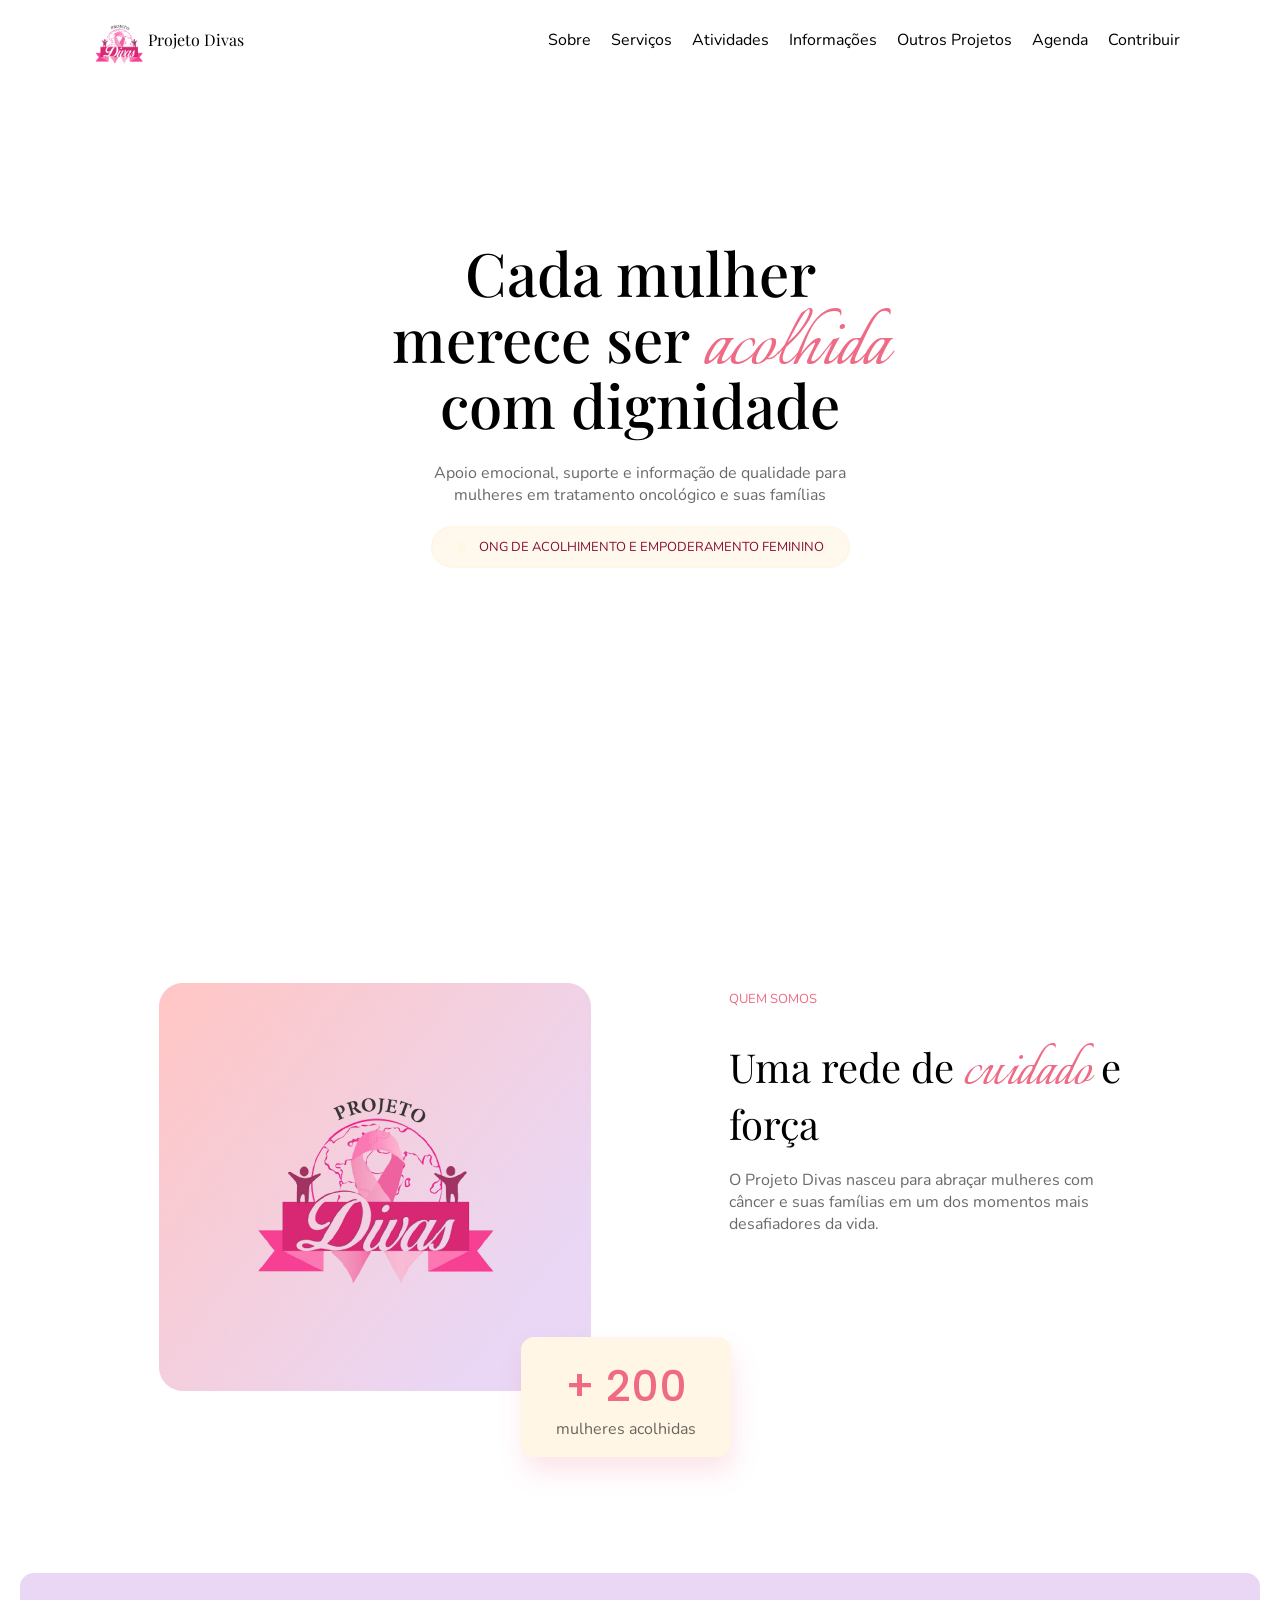
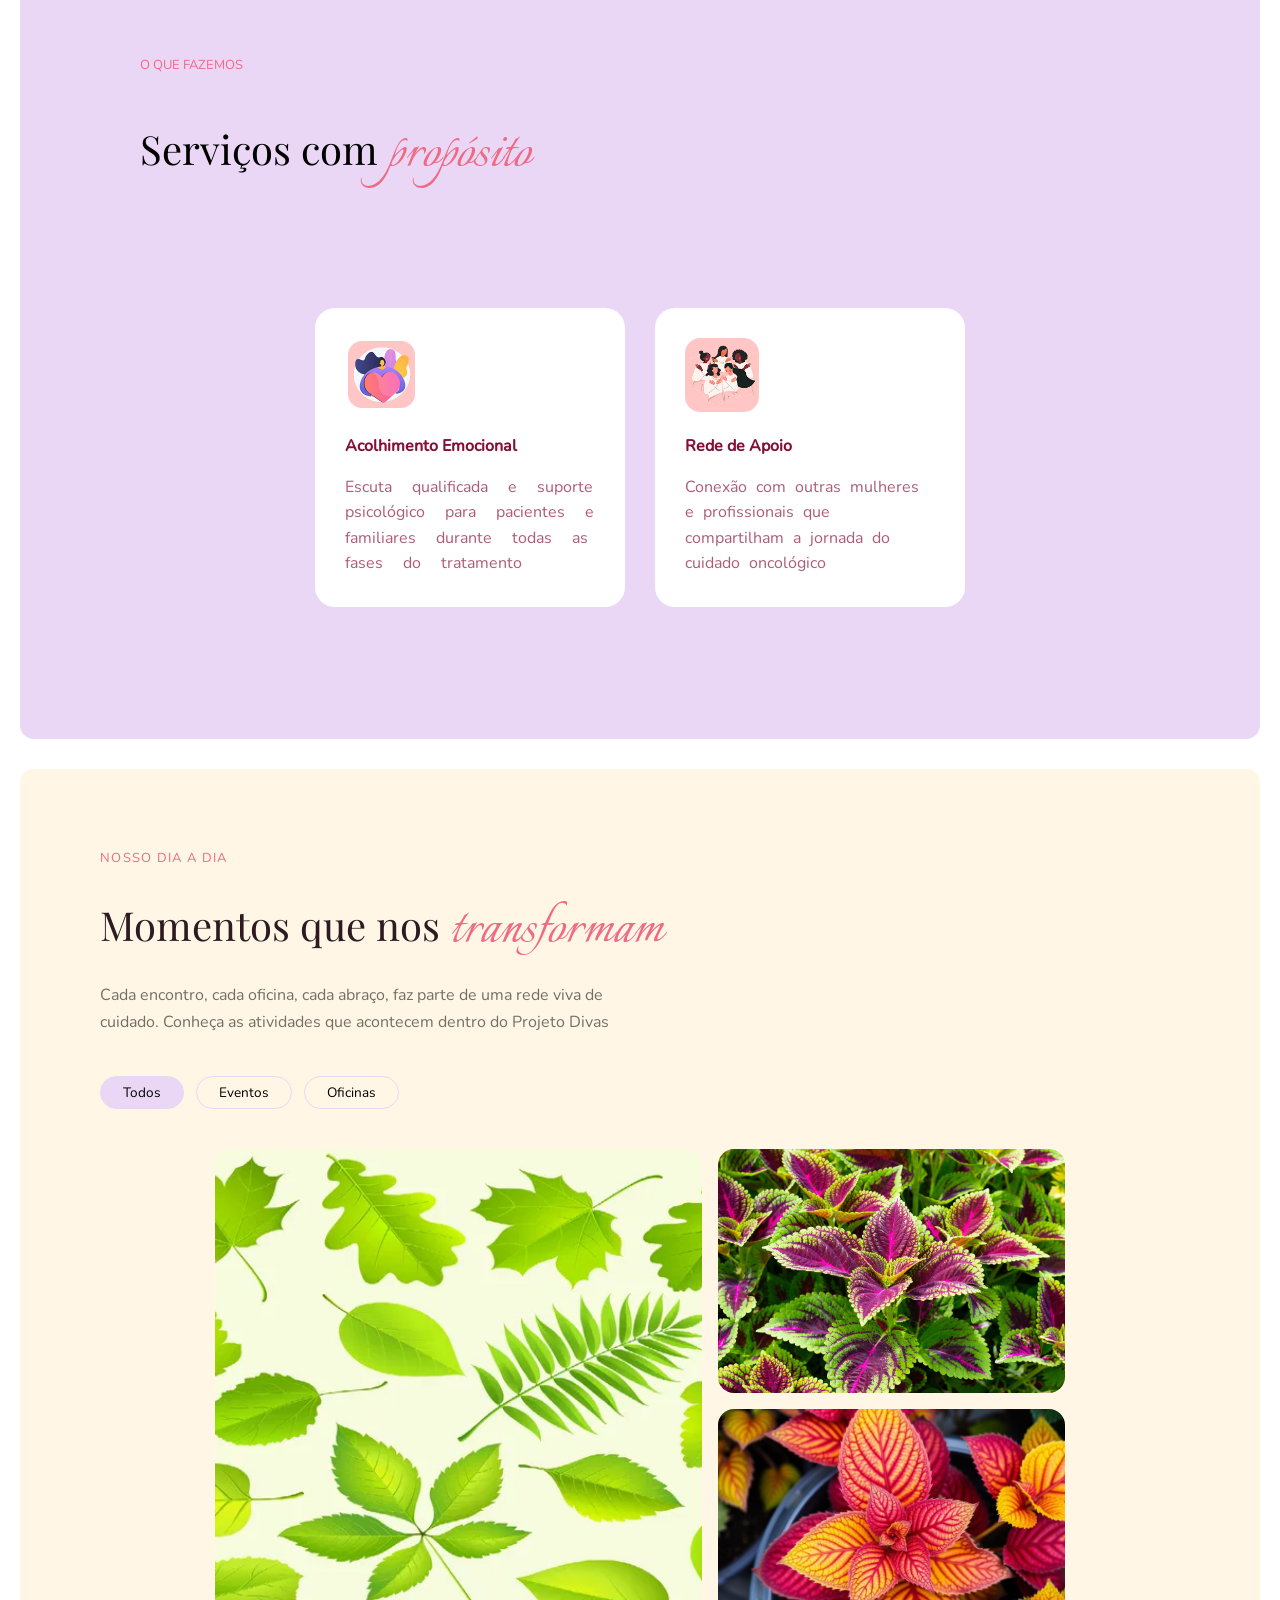
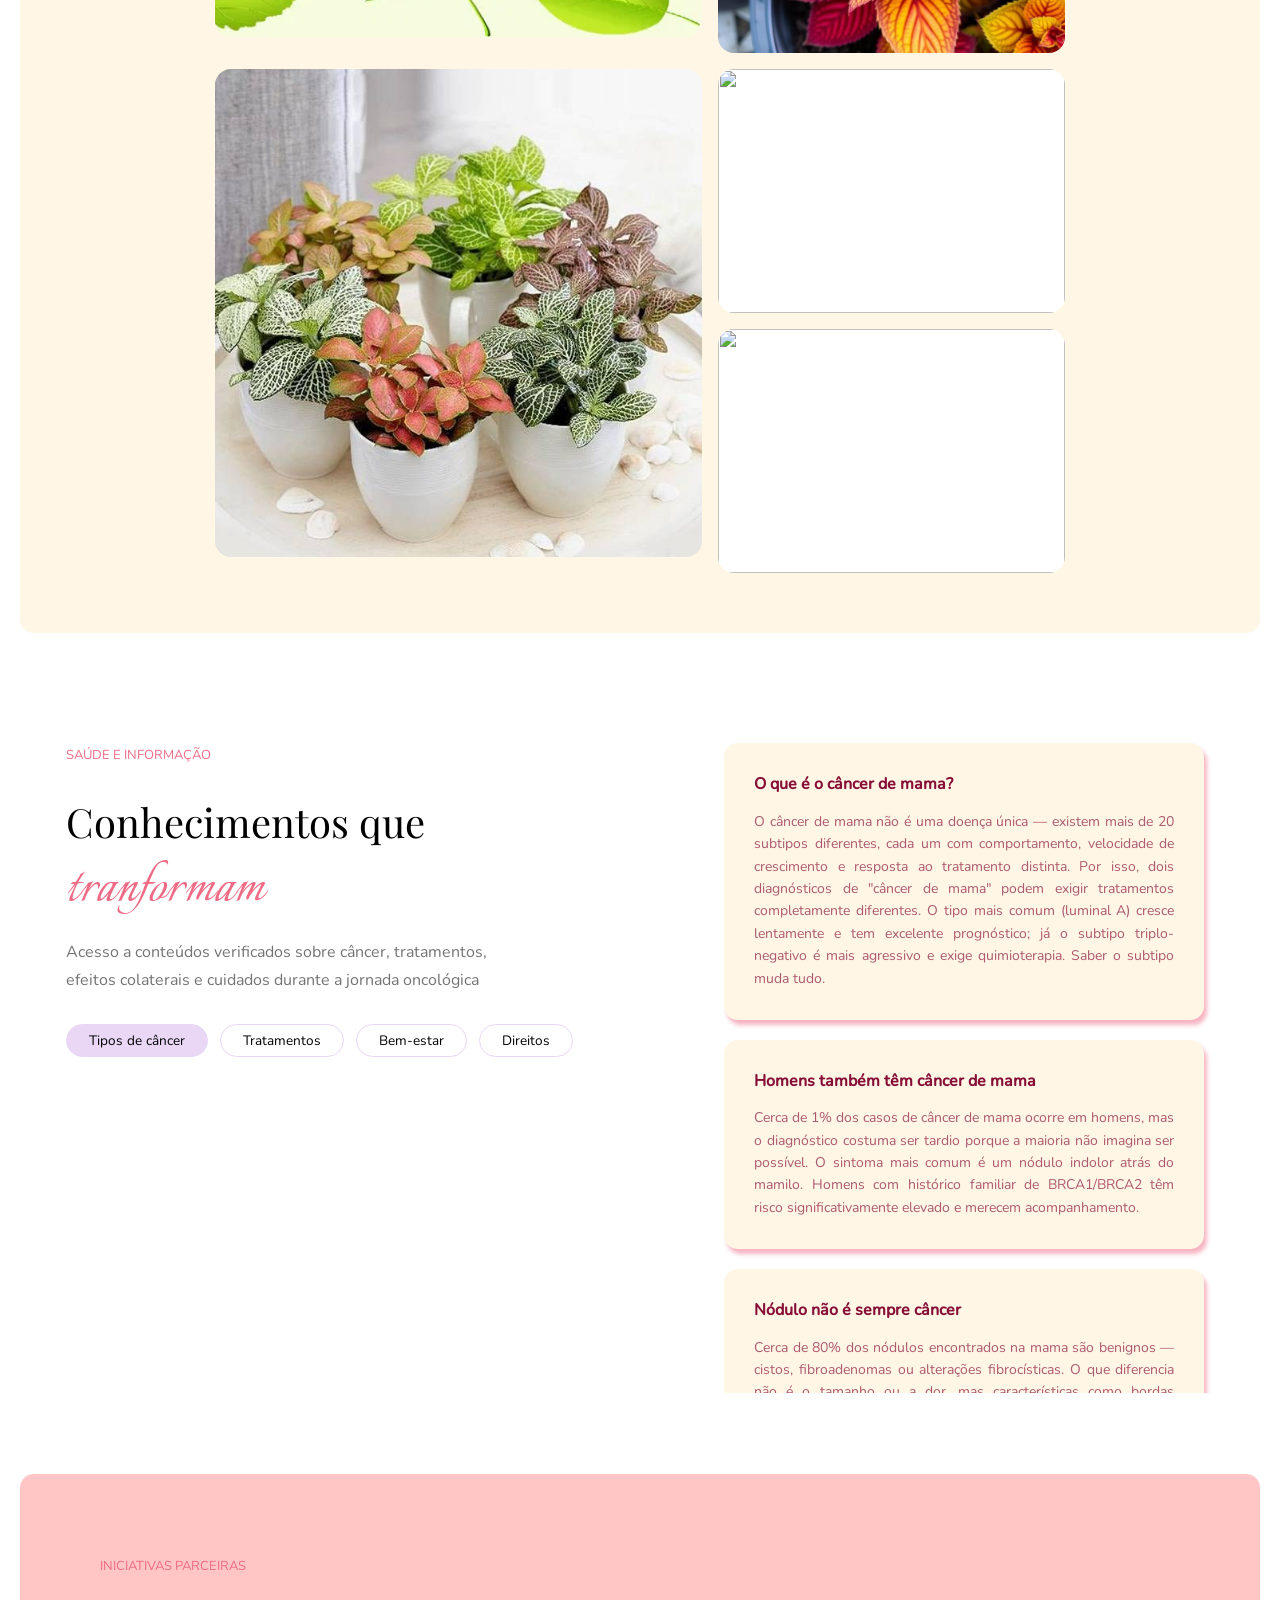
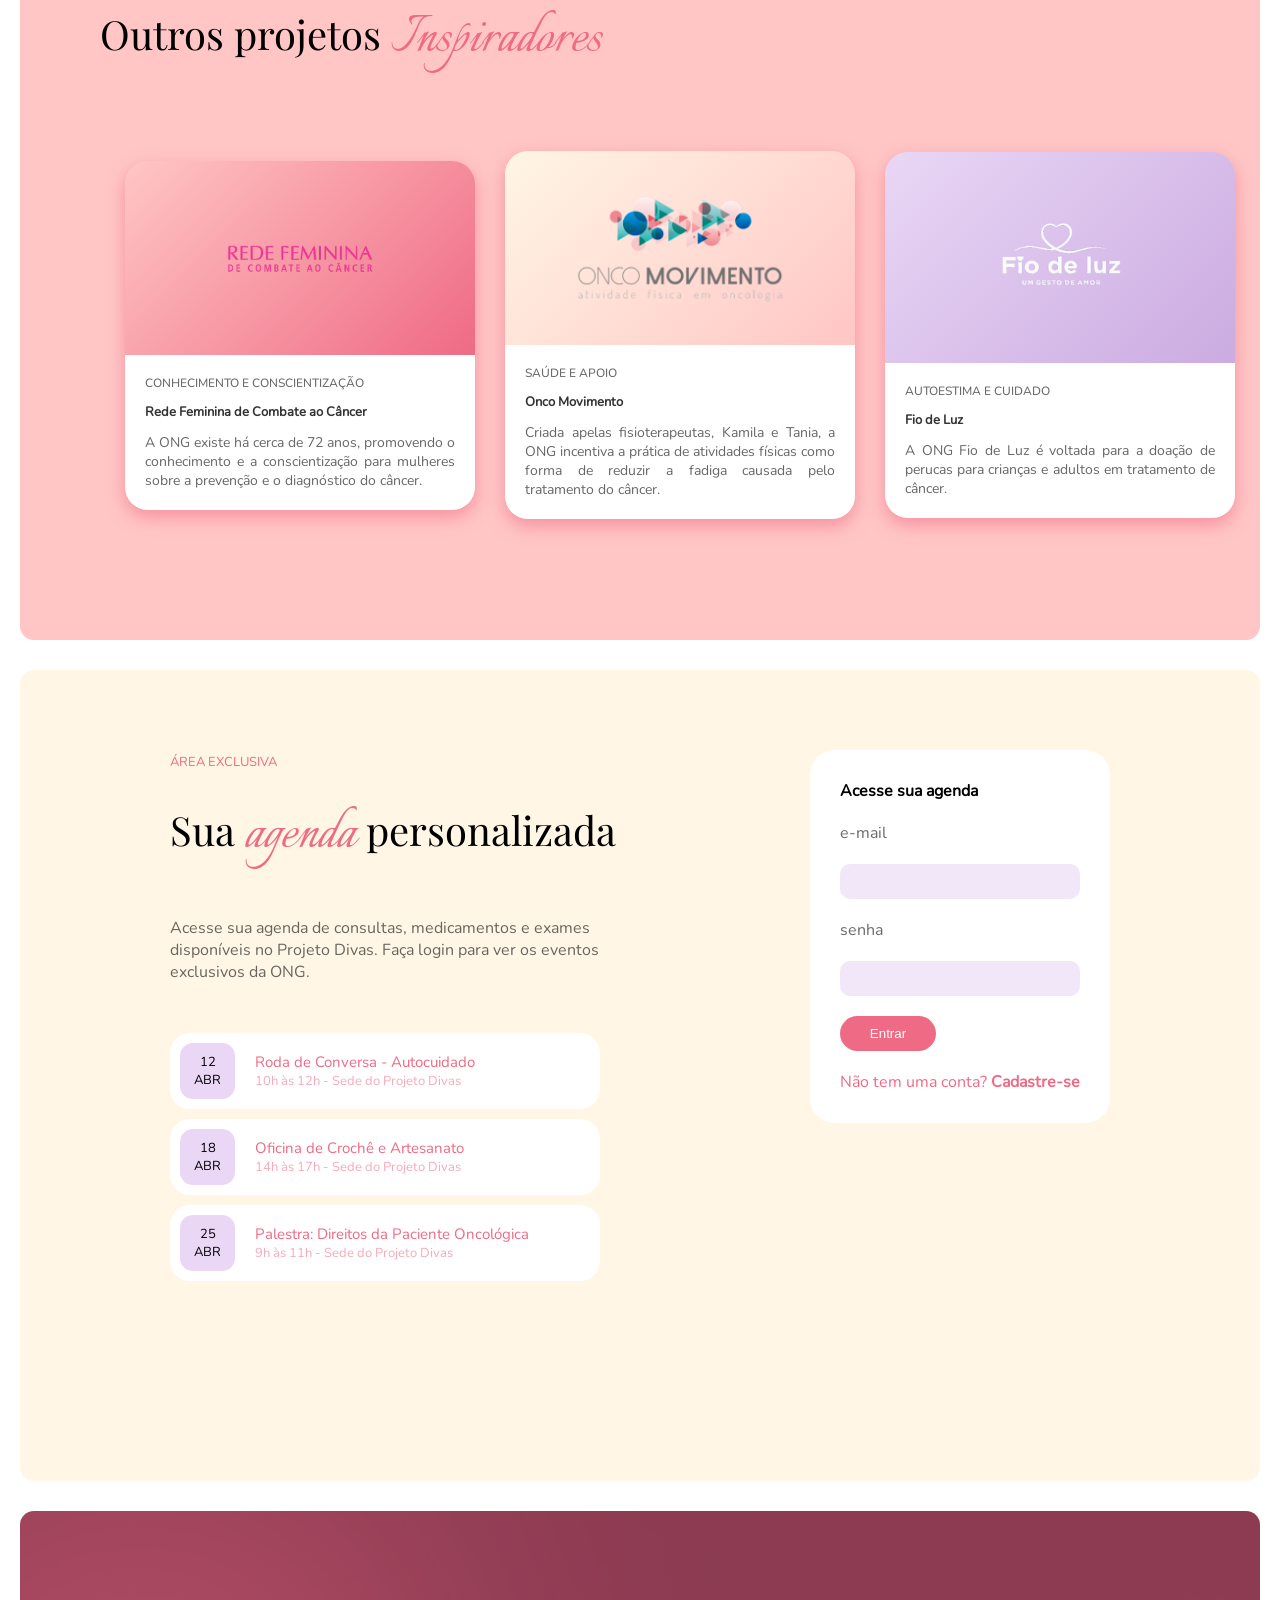
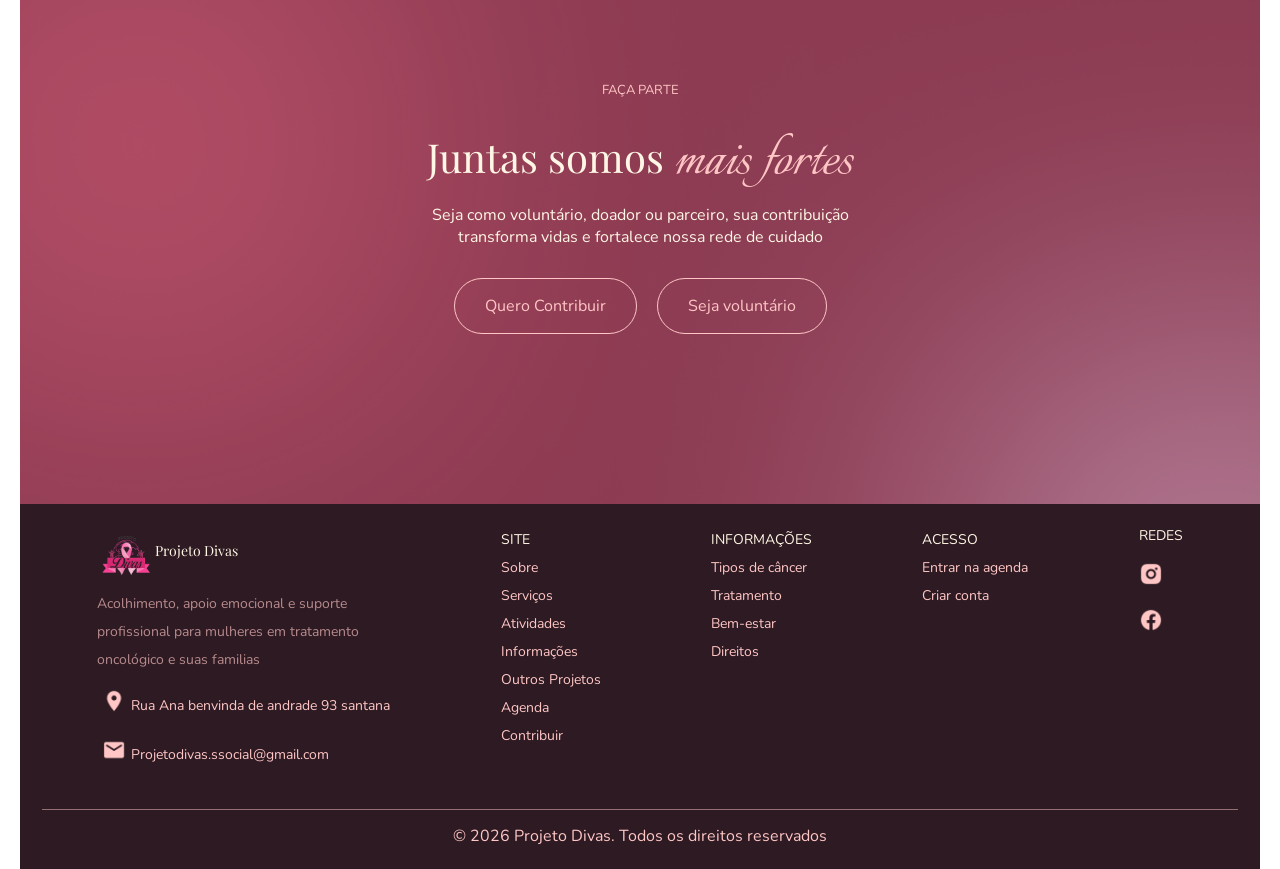
==== index.html @ 8575c29d "criando a estrutura inicial" ====
<!DOCTYPE html>
<html lang="pt-BR">
<head>
    <meta charset="UTF-8">
    <meta name="viewport" content="width=device-width, initial-scale=1.0">
    <title>Projeto Divas</title>
    <link rel="stylesheet" href="./css/index.css">
</head>
<body>

    <!-- HEADER -->
    <header>
        <div class="logo">
            <img src="./images/logo.png" alt="">
            <span>Projeto Divas</span>
        </div>

        <nav>
            <ul>
                <li><a href="#sobre">Sobre</a></li> 
                <li><a href="#servicos">Serviços</a></li>
                <li><a href="#atividades">Atividades</a></li>
                <li><a href="#informacao">Informações</a></li>
                <li><a href="#outros-projetos">Outros Projetos</a></li>
                <li><a href="#agenda">Agenda</a></li>
                <li><a href="#contribuir">Contribuir</a></li>
            </ul>
        </nav>
    </header>


    <!-- APRESENTAÇÃO -->
    <section class="apresentacao">

        <h1>Cada mulher <br>merece ser <span>acolhida</span><br>com dignidade</h1>

        <p>Apoio emocional, suporte e informação de qualidade para <br>mulheres em tratamento oncológico e suas famílias</p>

        <span class="destaque-ong">ONG DE ACOLHIMENTO E EMPODERAMENTO FEMININO</span>

    </section>


     <!-- QUEM SOMOS -->
      <section id="sobre" class="sobre">

      <div class="bloco-visual"> <!--wrapper que Agrupa a imagem e o destaque-->
        <img src="./images/imagem-1.png" alt="">
      
        <div class="destaque-2-ong">
            <span class="numero">+ 200</span>
            <span class="mulheres">mulheres acolhidas</span>
        </div>
     </div>

        <div class="textos">
        <span class="titulo">QUEM SOMOS</span>

        <h1>Uma rede de <span>cuidado</span> e <br> força</h1>

        <p>O Projeto Divas nasceu para abraçar mulheres com <br>câncer e suas famílias em um dos momentos mais <br>desafiadores da vida. 
        </p>
        </div>

      </section>


      <!-- O QUE FAZEMOS -->
       <section id="servicos" class="servicos">

        <div class="textos-2">
        <span class="titulo-2">O QUE FAZEMOS</span>

        <h1>Serviços com <span>propósito</span></h1>
        </div>

        <div class="conteiner">

            <div class="acolhimento-emocional">
                <img src="./images/icone-1.png" alt="">
                <span>Acolhimento Emocional</span>
                
                <p>Escuta qualificada e suporte psicológico para pacientes e familiares durante todas as fases do tratamento
                </p>
            </div>

            <div class="rede-de-apoio">
                <img src="./images/icone-2.png" alt="">
                <span>Rede de Apoio</span>
                <p>Conexão com outras mulheres e profissionais que compartilham a jornada do cuidado oncológico</p>
            </div>
        </div>

       </section>


       <!-- NOSSO DIA A DIA -->
       <section id="atividades" class="atividades">

        <div class="textos-3">
        <span class="titulo-3">NOSSO DIA A DIA</span>

        <h1>Momentos que nos <span>transformam</span></h1>

        <p>Cada encontro, cada oficina, cada abraço, faz parte de uma rede viva de <br> cuidado. Conheça as atividades que acontecem dentro do Projeto Divas</p>
        </div>

        <div class="opcoes">

            <button class="botao-opcoes active" data-filter="todos">Todos</button>

            <button class="botao-opcoes" data-filter="eventos">Eventos</button>

            <button class="botao-opcoes" data-filter="oficinas">Oficinas</button>

        </div>

        <div class="grid-imagens">

            <div class="card-grande" data-category="eventos">
                <img src="./images/foto-2.webp" alt="">
            </div>

            <div class="card-pequeno" data-category="eventos">
                <img src="./images/foto-3.jpg" alt="">
            </div>

             <div class="card-pequeno" data-category="eventos">
                <img src="./images/foto-4.jpeg" alt="">
            </div>

            <div class="card-grande" data-category="oficinas">
                <img src="./images/foto-5.jpeg" alt="">
            </div>

            <div class="card-pequeno" data-category="oficinas">
                <img src="./images/foto-6.jpg" alt="">
            </div>

             <div class="card-pequeno" data-category="oficinas">
                <img src="./images/foto-7.jpeg" alt="">
            </div>
        </div>

       </section>


       <!-- SAÚDE E INFORMAÇAO -->

       <section id="informacao" class="informacao">

        <div class="textos-4">
            <span class="titulo-4">SAÚDE E INFORMAÇÃO</span>

            <h1>Conhecimentos que <br><span>tranformam</span></h1>

            <p>Acesso a conteúdos verificados sobre câncer, tratamentos,<br> efeitos colaterais e cuidados durante a jornada oncológica</p>

            <div class="opcoes-2">

                <button class="botao-opcoes-2 active" data-filter="tipos">Tipos de câncer</button>

                <button class="botao-opcoes-2" data-filter="tratamentos">Tratamentos</button>

                <button class="botao-opcoes-2" data-filter="bem-estar">Bem-estar</button>

                <button class="botao-opcoes-2" data-filter="direitos">Direitos</button>

            </div>
        </div>

        

        <div id="tipos" class="cards-container">
              
            <div class="card-info">
                <strong>O que é o câncer de mama?</strong>

                <p>O câncer de mama não é uma doença única — existem mais de 20 subtipos diferentes, cada um com comportamento, velocidade de crescimento e resposta ao tratamento distinta. Por isso, dois diagnósticos de "câncer de mama" podem exigir tratamentos completamente diferentes. O tipo mais comum (luminal A) cresce lentamente e tem excelente prognóstico; já o subtipo triplo-negativo é mais agressivo e exige quimioterapia. Saber o subtipo muda tudo.
                </p>
            </div>

            <div class="card-info">
                <strong>Homens também têm câncer de mama</strong>

                <p>Cerca de 1% dos casos de câncer de mama ocorre em homens, mas o diagnóstico costuma ser tardio porque a maioria não imagina ser possível. O sintoma mais comum é um nódulo indolor atrás do mamilo. Homens com histórico familiar de BRCA1/BRCA2 têm risco significativamente elevado e merecem acompanhamento.
                </p>
            </div>

            <div class="card-info">
                <strong>Nódulo não é sempre câncer</strong>

                <p>Cerca de 80% dos nódulos encontrados na mama são benignos — cistos, fibroadenomas ou alterações fibrocísticas. O que diferencia não é o tamanho ou a dor, mas características como bordas irregulares, ausência de mobilidade e ausência de dor (nódulos malignos raramente doem). Só o médico pode diferenciar, nunca o toque.
                </p>
            </div>

            <div class="card-info">
                <strong>Estadiamento muda o tratamento, não só o prognóstico</strong>

                <p>O estadiamento (de 0 a IV) não serve apenas para "saber a gravidade" — ele define diretamente o protocolo de tratamento. Estágio 0 (in situ) pode ser tratado só com cirurgia local. Estágio IV (metastático) é tratado com foco em controle e qualidade de vida, não em cura. Entender isso ajuda a família a alinhar expectativas com a realidade clínica.
                </p>
            </div>

        </div>


        <div id="tratamentos" class="cards-container" style="display: none;">
            
            <div class="card-info">
                <strong>Quimioterapia não é igual para todos</strong>

                <p>A quimioterapia não é um único medicamento — é uma classe com dezenas de protocolos diferentes. Alguns são tomados em comprimido em casa; outros são aplicados em hospital-dia. A duração, os efeitos colaterais e a frequência variam completamente conforme o tipo de câncer e o estágio. Dizer "faz quimio" sem mais detalhes é como dizer "toma remédio" sem especificar qual.
                </p>
            </div>

            <div class="card-info">
                <strong>Radioterapia não torna a pessoa radioativa</strong>

                <p>Uma das maiores crenças equivocadas é que quem faz radioterapia emite radiação e oferece risco para crianças e grávidas ao redor. Isso não é verdade. A radiação atua apenas durante a sessão, dentro do aparelho. A paciente sai da sessão sem nenhuma radiação acumulada no corpo e pode ter contato normal com qualquer pessoa.
                </p>
            </div>

            <div class="card-info">
                <strong>Imunoterapia e terapia-alvo são diferentes da quimio</strong>

                <p>Nos últimos 10 anos surgiram tratamentos que não destroem células indiscriminadamente — eles ensinam o sistema imune a reconhecer o tumor (imunoterapia) ou bloqueiam proteínas específicas que alimentam o câncer (terapia-alvo). Os efeitos colaterais são diferentes e, em geral, mais toleráveis. Nem todo hospital oferta essas opções, mas é direito da paciente perguntar se são aplicáveis ao seu caso.
                </p>
            </div>

            <div class="card-info">
                <strong>Interromper o tratamento por conta própria aumenta o risco de recidiva</strong>

                <p>O estadiamento (de 0 a IV) não serve apenas para "saber a gravidade" — ele define diretamente o protocolo de tratamento. Estágio 0 (in situ) pode ser tratado só com cirurgia local. Estágio IV (metastático) é tratado com foco em controle e qualidade de vida, não em cura. Entender isso ajuda a família a alinhar expectativas com a realidade clínica.Muitas pacientes interrompem a hormonioterapia (como o tamoxifeno) por causa dos efeitos colaterais sem avisar o médico. Esse é um dos fatores mais associados à recidiva do câncer de mama hormônio-dependente. O correto é comunicar os efeitos — há alternativas de medicamento, ajuste de dose ou manejo dos sintomas — nunca parar sozinha.
                </p>
            </div>

        </div>

         <div id="bem-estar" class="cards-container" style="display: none;">
            
            <div class="card-info">
                <strong>Fadiga oncológica não é "cansaço normal"</strong>

                <p>A fadiga causada pelo câncer e seus tratamentos é diferente do cansaço comum — ela não melhora com descanso, pode durar meses após o fim do tratamento e afeta memória, concentração e humor. Tem nome clínico: síndrome da fadiga relacionada ao câncer. Ignorá-la ou minimizá-la com frases como "descanse mais" é inadequado. Existem protocolos de manejo específicos.
                </p>
            </div>

            <div class="card-info">
                <strong>Exercício físico é recomendado, não proibido</strong>

                <p>Ao contrário do que muitos imaginam, atividade física moderada durante o tratamento oncológico é indicada e benéfica — reduz fadiga, melhora humor, preserva massa muscular e pode melhorar a resposta ao tratamento. O que precisa de avaliação médica é a intensidade e o tipo de exercício, não a prática em si. Repouso absoluto prolongado piora o quadro.
                </p>
            </div>

            <div class="card-info">
                <strong>Saúde mental faz parte do protocolo de tratamento</strong>

                <p>Ansiedade e depressão afetam entre 30% e 40% das pacientes com câncer, mas menos da metade recebe apoio psicológico. Isso não é fraqueza — é uma resposta fisiológica e emocional ao diagnóstico. Além disso, há evidências de que o suporte emocional adequado melhora a adesão ao tratamento e os desfechos clínicos. Pedir acompanhamento psicológico é parte do cuidado, não um extra.
                </p>
            </div>

            <div class="card-info">
                <strong>"Pensar positivo" não cura câncer</strong>

                <p>A ideia de que a atitude mental determina o resultado do tratamento é falsa e, além de cientificamente incorreta, prejudica as pacientes — cria culpa em quem atravessa momentos de tristeza, medo ou raiva. Emoções negativas não agravam o câncer. O que importa é ter suporte emocional real, não performar otimismo.
                </p>
            </div>

        </div>


        <div id="direitos" class="cards-container" style="display: none;">
            
            <div class="card-info">
                <strong>O SUS é obrigado a fornecer o tratamento oncológico completo</strong>

                <p>Pelo artigo 196 da Constituição e pela Política Nacional de Atenção Oncológica, o SUS deve garantir diagnóstico, tratamento, reabilitação e cuidados paliativos para pacientes com câncer. Isso inclui cirurgia, quimioterapia, radioterapia, hormônioterapia e medicamentos da RENAME/RENAME Oncológica. A negativa de atendimento pode ser contestada judicialmente.
                </p>
            </div>

            <div class="card-info">
                <strong>A Lei 9.656 obriga planos de saúde a cobrir o tratamento</strong>

                <p>Planos de saúde são proibidos por lei de negar cobertura para tratamentos oncológicos com registro na ANVISA. Isso inclui medicamentos orais de uso domiciliar (como capecitabina e tamoxifeno), imunoterapia e terapia-alvo quando prescritas. Negativas com justificativa de "rol de procedimentos" ou "experimental" podem ser contestadas na ANS ou na Justiça — e há vasta jurisprudência favorável às pacientes.
                </p>
            </div>

            <div class="card-info">
                <strong>Paciente em tratamento tem direito ao afastamento do trabalho sem perda de vínculo</strong>

                <p>Durante o tratamento, a paciente pode ser afastada pelo INSS por doença (auxílio-doença ou aposentadoria por invalidez temporária). Além disso, demitir uma funcionária por estar em tratamento oncológico é considerado discriminação e pode gerar reintegração ao emprego e indenização. A Lei 9.029/1995 e a jurisprudência do TST protegem esses casos.
                </p>
            </div>

            <div class="card-info">
                <strong>Há isenção de IR, IPVA e saque do FGTS para pacientes com câncer</strong>

                <p>Pessoas com diagnóstico de neoplasia maligna têm direito a: isenção de Imposto de Renda sobre proventos de aposentadoria, isenção de IPVA em muitos estados, saque imediato do FGTS e do PIS/PASEP, e prioridade em processos judiciais. Esses direitos existem independente de renda e muitas pacientes nunca são informadas sobre eles pela equipe de saúde.
                </p>
            </div>

        </div>

       </section>


       <!-- INICIATIVAS PARCEIRAS -->
       <section id="outros-projetos" class="outros-projetos">

        <div class="textos-5">
        <span class="titulo-5">INICIATIVAS PARCEIRAS</span>

        <h1>Outros projetos <span>Inspiradores</span></h1>
        </div>

        <div class="conteiner-projetos">

        <a href="https://rfccpr.org.br/" target="_blank" rel="noopener noreferrer" class="card-link">
            <div class="projeto-1">

                <!-- parte de cima  (gradiente)-->
                <div class="gradiente">
                    <img src="./images/projeto-1.png" alt="">
               </div>
                
               <!-- parte de baixo (branca)-->
                <div class="detalhes">
                <span> CONHECIMENTO E CONSCIENTIZAÇÃO</span>

                <strong>Rede Feminina de Combate ao Câncer</strong>
                
                <p>A ONG existe há cerca de 72 anos, promovendo o conhecimento e a conscientização para mulheres sobre a prevenção e o diagnóstico do câncer.</p>
                </div>

            </div>
        </a>


         <a href="https://oncomovimento.com.br/quem-somos/" target="_blank" rel="noopener noreferrer" class="card-link">
            <div class="projeto-2">
                
                <div class="gradiente">
                    <img src="./images/projeto-2.png" alt="">
                </div>

                <div class="detalhes">
                <span class="area">SAÚDE E APOIO</span>

                <strong class="nome-projeto"> Onco Movimento</strong>

                <p>Criada apelas fisioterapeutas, Kamila e Tania, a ONG incentiva a prática de atividades físicas como forma de reduzir a fadiga causada pelo tratamento do câncer.</p>
                </div>

            </div>    
        </a>


        <a href="https://ongfiodeluz.org.br/" target="_blank" rel="noopener noreferrer" class="card-link">
             <div class="projeto-3">

                <div class="gradiente">
                    <img src="./images/projeto-3.png" alt="">    
                </div>

                <div class="detalhes">
                <span class="area">AUTOESTIMA E CUIDADO</span>

                <strong class="nome-projeto">Fio de Luz</strong>

                <p>A ONG Fio de Luz é voltada para a doação de perucas para crianças e adultos em tratamento de câncer.</p>
                </div>

            </div>
        </a>
            
        </div>
       </section>



       <!-- ÁREA EXCLUSIVA -->
        <section id="agenda" class="agenda">

            <div class="textos-6">
            <span class="titulo-6">ÁREA EXCLUSIVA</span>

            <h1>Sua <span>agenda</span> personalizada</h1>

            <p>Acesse sua agenda de consultas, medicamentos e exames <br>disponíveis no Projeto Divas. Faça login para ver os eventos <br>exclusivos da ONG.</p>
            

            <div class="card-principal">
            <div class="card-lembrete">

                <div class="box-data">
                    <span class="data">12</span>
                    <span class="data">ABR</span>
                </div>

                <div class="conteudo">
                    <span class="negrito">Roda de Conversa - Autocuidado</span>
                    <span class="regular">10h às 12h - Sede do Projeto Divas</span>
                </div>
            </div>

            <div class="card-lembrete">

                <div class="box-data">
                    <span class="data">18</span>
                    <span class="data">ABR</span>
                </div>

                <div class="conteudo">
                    <span class="negrito">Oficina de Crochê e Artesanato</span>
                    <span class="regular">14h às 17h - Sede do Projeto Divas</span>
                </div>
            </div>

            <div class="card-lembrete">

                <div class="box-data">
                    <span class="data">25</span>
                    <span class="data">ABR</span>
                </div>

                <div class="conteudo">
                    <span class="negrito">Palestra: Direitos da Paciente Oncológica</span>
                    <span class="regular">9h às 11h - Sede do Projeto Divas</span>
                </div>
            </div>

            </div>

            </div>

            <!-- esperando backend -->
            <form action="#" method="post">
                <strong>Acesse sua agenda</strong>

                <label for="">e-mail</label>
                <input type="email" name="e-mail" required>

                <label for="">senha</label>
                <input type="password" name="senha" required>

                <button type="submit">Entrar</button>

                <span>Não tem uma conta? <span>
                <a href="/cadastro-agenda.html" class="cadastrar">Cadastre-se</a>
            </form>
        </section>


        <!-- FAÇA PARTE -->
         <section id="contribuir" class="contribuir">

            <span class="titulo-7">FAÇA PARTE </span>

            <h1 class="titulo-8">Juntas somos <span>mais fortes</span></h1>

            <p class="paragrafo">Seja como voluntário, doador ou parceiro, sua contribuição <br>transforma vidas e fortalece nossa rede de cuidado</p>

            <div class="botoes">
            <a href="./contribuicao.html" class="bt-contribuir">Quero Contribuir</a>
            <a href="./contribuicao.html" class="bt-contribuir">Seja voluntário</a>
            </div>

         </section>



         <!-- FOOTER -->
         <footer>

            <div class="conteiner-superior">
            <div class="conteudo-1">
                <div class="logo">
                    <img src="./images/logo.png" alt="">
                    <span>Projeto Divas</span>
                </div>

                <p>Acolhimento, apoio emocional e suporte  <br>profissional para mulheres em tratamento <br>oncológico e suas familias</p>

                <div class="endereco">
                    <a href="https://www.google.com/maps/place/R.+Ana+Benvinda+de+Andrade,+93+-+Santana,+S%C3%A3o+Paulo+-+SP,+02403-030/@-23.4931066,-46.6274547,17z/data=!3m1!4b1!4m6!3m5!1s0x94cef63406c76a8b:0x33c1520750d95032!8m2!3d-23.4931066!4d-46.6274547!16s%2Fg%2F11c43tv8m2?entry=ttu&g_ep=EgoyMDI2MDUwNi4wIKXMDSoASAFQAw%3D%3D" target="_blank">
                    <img src="./images/icone-3.png" alt="">
                    </a>
                   <a href="https://www.google.com/maps/place/R.+Ana+Benvinda+de+Andrade,+93+-+Santana,+S%C3%A3o+Paulo+-+SP,+02403-030/@-23.4931066,-46.6274547,17z/data=!3m1!4b1!4m6!3m5!1s0x94cef63406c76a8b:0x33c1520750d95032!8m2!3d-23.4931066!4d-46.6274547!16s%2Fg%2F11c43tv8m2?entry=ttu&g_ep=EgoyMDI2MDUwNi4wIKXMDSoASAFQAw%3D%3D" target="_blank">Rua Ana benvinda de andrade 93 santana</a>
                </div>

                
                <div class="email">
                    <a href="mailto:Projetodivas.ssocial@gmail.com?subject=Contato%20pelo%20site">
                        <img src="./images/icone-4.png" alt=""></a>
                    
                    <a href="mailto:Projetodivas.ssocial@gmail.com?subject=Contato%20pelo%20site">Projetodivas.ssocial@gmail.com</a> 
                </div>
            </div>

            <div class="conteudo-2">
                <span>SITE</span>
                <a href="#sobre">Sobre</a>
                <a href="#servicos">Serviços</a>
                <a href="#atividades">Atividades</a>
                <a href="#informacao">Informações</a>
                <a href="#outros-projetos">Outros Projetos</a>
                <a href="#agenda">Agenda</a>
                <a href="#contribuir">Contribuir</a>
            </div>

            <div class="conteudo-3">
                <span>INFORMAÇÕES</span>
                <a href="#informacao">Tipos de câncer</a>
                <a href="#informacao">Tratamento</a>
                <a href="#informacao">Bem-estar</a>
                <a href="#informacao">Direitos</a>
            </div>

            <div class="conteudo-4">
                <span>ACESSO</span>
                <a href="">Entrar na agenda</a>
                <a href="">Criar conta</a>
            </div>

           <div class="conteudo-5">
            <span class="titulo-redes">REDES</span>
            <div class="icones-redes">
                <a href="#"><img src="./images/icone-5.png" alt="Instagram"></a>
                <a href="#"><img src="./images/icone-6.png" alt="Facebook"></a>
            </div>
        </div>

        </div>

            </div>
            <div class="conteiner-inferior">
            <hr>

            <span>&copy; 2026 Projeto Divas. Todos os direitos reservados</span>
            </div>

         </footer>


        <!-- SCRIPTS -->

         <script src="./js/atividades.js"></script> 
         <script src="./js/informacoes.js"></script>

</body>
</html>
---- css/index.css ----
/* =========================================
   1. CONFIGURAÇÕES GERAIS E FONTES
   ========================================= */

@font-face {
  font-family: "Nunito";
  src: url("../fonts/Nunito-Regular.ttf");
}

@font-face {
  font-family: "Nunito-Medium";
  src: url("../fonts/Nunito-Medium.ttf");
}

@font-face {
  font-family: "PlayfairDisplay";
  src: url("../fonts/PlayfairDisplay-Regular.ttf");
}

@font-face {
  font-family: "PlayfairDisplay - Medium";
  src: url("../fonts/PlayfairDisplay-Medium.ttf");
}

@font-face {
  font-family: "Italianno";
  src: url("../fonts/Italianno-Regular.ttf");
}

@font-face {
  font-family: "Poppins";
  src: url("../fonts/Poppins-Medium.ttf");
}

* {
    margin: 0px;
    padding: 0px;
    box-sizing: border-box;
}

body {
    font-family: "Nunito", sans-serif;
    display: flex;
    flex-direction: column;
    align-items: center;
}

html {
    scroll-behavior: smooth; /* Rolagem suave */
}

section {
    scroll-margin-top: 30px; /* Compensa o header fixo */
}

/* =========================================
   2. HEADER & NAVEGAÇÃO
   ========================================= */

header {
    display: flex;
    justify-content: space-between;
    align-items: center;
    padding: 15px 90px;
    position: fixed;
    background-color: #ffffff;
    z-index: 1000;
    left: 0;
    width: 100%;
    box-sizing: border-box;

    .logo {
        display: flex;
        align-items: center;

        img {
            width: 58px;
            height: 49px;
        }

        span {
            font-family: "PlayfairDisplay", sans-serif;
        }
    }
}

nav {
    ul {
        list-style: none;
        display: flex;
        
        li {
            margin: 10px;

            a {
                text-decoration: none;
                color: #000;
            }
        }
    }
}

/* =========================================
   3. APRESENTAÇÃO (HERO)
   ========================================= */

.apresentacao {
    display: flex;
    flex-direction: column;
    justify-content: center;
    align-items: center;
    width: 1498px;
    height: 807px;
    background-image: url(../images/fundo.png);
    background-size: cover;

    h1 {
        font-family: "PlayfairDisplay - Medium", sans-serif;
        text-align: center;
        font-size: 60px;
        font-weight: 100;
        line-height: 1.1;
        margin-bottom: 25px;

        span {
            font-family: "Italianno", sans-serif;
            color: #EF6A85;
            font-size: 90px;
            line-height: 0.5;
        }
    }

    p {
        text-align: center;
        color: rgba(0, 0, 0, 0.59);
        margin-bottom: 20px;
    }
}

.destaque-ong {
    font-size: 13px;
    color: #860F37;
    background-color: rgba(255, 246, 229, 0.69);
    padding: 10px 24px;
    border-radius: 50px;
    border: 2px solid #FFF6E5;
    display: inline-flex;
    align-items: center;
    
    /* Bolinha decorativa */
    &::before {
      content: "";
      display: inline-block;
      width: 10px;
      height: 10px;
      background-color: #FFF6E5; 
      border-radius: 50%;
      margin-right: 12px;       
    }
}

/* =========================================
   4. QUEM SOMOS
   ========================================= */

.sobre {
    max-width: 1498px;
    width: calc(100% - 40px); 
    margin: 0 auto;
    height: 766px;
    display: flex;
    justify-content: space-evenly;
    align-items: center;

    img {
        width: 432px;
        height: 408px;
    }
}

.bloco-visual {
    position: relative;
    display: inline-block;
}

.textos {
    align-self: flex-start;
    margin-top: 180px;

    .titulo {
        font-size: 13px;
        color: #EF6A85;
    }

    h1 {
        font-family: "PlayfairDisplay", sans-serif;
        font-weight: 100;
        font-size: 40px;
        line-height: 1.0; 
        margin-bottom: 25px;
        margin-top: 30px;

        span {
            font-family: "Italianno", sans-serif;
            color: #EF6A85;
            font-size: 65px;
            line-height: 1.0; 
        }
    }

    p {
        color: rgba(0, 0, 0, 0.59);
    }
}

.destaque-2-ong {
    display: flex;
    flex-direction: column;
    justify-content: center;
    align-items: center;
    background-color: #FFF6E5;
    padding: 17px 35px;
    border-radius: 13px;
    box-shadow: 3px 15px 27px -1px rgba(239, 106, 133, 0.18);
    position: absolute;
    bottom: -60px;  
    right: -140px;    

    .numero {
        font-family: "Poppins", sans-serif;
        font-size: 43px;
        color: #EF6A85;
    }

    .mulheres {
        color: rgba(0, 0, 0, 0.59);
    }
}

/* =========================================
   5. O QUE FAZEMOS (SERVIÇOS)
   ========================================= */

.servicos {
    max-width: 1498px;
    width: calc(100% - 40px); 
    margin: 0 auto;
    height: 766px;
    background-color: #E9D7F5;
    border-radius: 14px;
    display: flex;
    flex-direction: column;
    justify-content: flex-start;
    align-items: center;
    padding-top: 80px;
    margin-bottom: 30px;
}

.textos-2 {
    align-self: flex-start;
    margin-left: 120px;

    .titulo-2 {
        font-size: 13px;
        color: #EF6A85;
    }

    h1 {
        font-family: "PlayfairDisplay", sans-serif;
        font-weight: 100;
        font-size: 40px;
        line-height: 1.5; 
        margin-bottom: 25px;
        margin-top: 30px;

        span {
            font-family: "Italianno", sans-serif;
            color: #EF6A85;
            font-size: 65px;
            line-height: 1.5; 
        }
    }
}

.conteiner {
    display: flex;
    align-items: center;
    margin-top: 80px;
}

/* Estilos compartilhados para os cards de serviços */
.acolhimento-emocional, .rede-de-apoio {
    display: flex;
    flex-direction: column;
    background-color: #FFFFFF;
    padding: 30px;
    border-radius: 20px;
    margin: 0 15px;

    span {
        font-family: "Nunito-Medium", sans-serif;
        font-weight: 600;
        color: #860F37;
        margin-bottom: 18px;
    }

    p {
        color: rgba(134, 15, 55, 0.68);
        text-align: left;
        max-width: 250px;
        line-height: 1.6;
    }

    img {
        width: 74px;
        height: 74px;
        margin-bottom: 23px;
    }
}

/* Ajuste específico para o word-spacing da segunda rede */
.rede-de-apoio p {
    word-spacing: 5px;
}

.acolhimento-emocional p {
    word-spacing: 16px; /* Valor final definido anteriormente */
}

/* =========================================
   6. NOSSO DIA A DIA (ATIVIDADES)
   ========================================= */

.atividades {
    max-width: 1498px;
    width: calc(100% - 40px); 
    margin: 0 auto;
    background-color: #FFF6E5;
    border-radius: 14px;
    display: flex;
    flex-direction: column;
    align-items: flex-start;
    padding: 80px 80px 60px 80px;
    margin-bottom: 30px;
}
 
.textos-3 {
    margin-bottom: 40px;

    .titulo-3 {
        font-size: 13px;
        color: #EF6A85;
        letter-spacing: 0.1em;
        text-transform: uppercase;
        display: block;
        margin-bottom: 30px;
    }
     
    h1 {
        font-family: "PlayfairDisplay", serif;
        font-weight: 400;
        font-size: 40px;
        line-height: 1.1;
        margin-bottom: 20px;
        color: #2d1a22;

        span {
            font-family: "Italianno", sans-serif;
            color: #EF6A85;
            font-size: 65px;
            line-height: 1.0;
        }
    }
     
    p {
        color: rgba(0, 0, 0, 0.55);
        line-height: 1.7;
    }
}

.atividades .opcoes {
    display: flex;
    align-items: center;
    gap: 12px;
    margin-bottom: 40px;
}
 
.botao-opcoes {
    padding: 6px 22px;
    border: 1.5px solid #E9D7F5;
    border-radius: 100px;
    background: transparent;
    cursor: pointer;
    font-size: 0.85rem;
    font-family: inherit;
    transition: all 0.2s ease;

    &.active, &:hover {
        background-color: #E9D7F5;
        border-color: #E9D7F5;
    }
}
 
.grid-imagens {
    display: grid;
    grid-template-columns: 1.4fr 1fr;
    grid-template-rows: auto;
    gap: 16px;
    width: 100%;
    max-width: 850px;
    margin: auto;
}

.card-grande {
    grid-row: span 2;
    border-radius: 16px;
    overflow: hidden;
    background-color: #fff;
    height: 488px;  
}
 
.card-pequeno {
    border-radius: 16px;
    overflow: hidden;
    background-color: #fff;
    height: 244px;     
}
 
.card-grande img,
.card-pequeno img {
    width: 100%;
    height: 100%;
    object-fit: cover;
    display: block;
}

.card-grande.hide,
.card-pequeno.hide {
    display: none;
}

/* =========================================
   7. SAÚDE E INFORMAÇÃO
   ========================================= */

.informacao {
    max-width: 1498px;
    width: calc(100% - 40px); 
    margin: 0 auto;
    height: 811px;
    background-color: #FFFFFF;
    display: flex;
    justify-content: space-around;
    align-items: flex-start;
    padding: 80px 0;
    gap: 60px;
    border-radius: 14px;
    box-sizing: border-box;
}

.textos-4 {
    .titulo-4 {
        font-size: 13px;
        color: #EF6A85;
    }

    h1 {
        font-family: "PlayfairDisplay", sans-serif;
        font-weight: 100;
        font-size: 40px;
        margin-bottom: 10px;
        margin-top: 30px;

        span {
            font-family: "Italianno", sans-serif;
            color: #EF6A85;
            font-size: 65px;
        }
    }

    p {
        color: rgba(0, 0, 0, 0.55);
        line-height: 1.7;
        margin-bottom: 30px;
    }
}

.opcoes-2 {
    display: flex;
    align-items: center;
    gap: 12px;

    .botao-opcoes-2 {
        padding: 6px 22px;
        border: 1.5px solid #E9D7F5;
        border-radius: 100px;
        background: transparent;
        cursor: pointer;
        font-size: 0.85rem;
        font-family: inherit;
        transition: all 0.2s ease;

        &.active, &:hover {
            background-color: #E9D7F5;
            border-color: #E9D7F5;
        }
    }
}

.cards-container {
    display: flex;
    flex-direction: column; 
    gap: 20px; 
    height: 650px; 
    overflow-y: auto; 
    padding-right: 10px;
    padding-bottom: 20px;
    box-sizing: border-box; 
    scrollbar-width: thin; 
    scrollbar-color: #EF6A85 rgba(239, 106, 133, 0.1);

    /* Barra de rolagem (Chrome/Safari/Edge) */
    &::-webkit-scrollbar { width: 8px; }
    &::-webkit-scrollbar-track { background: rgba(239, 106, 133, 0.1); border-radius: 10px; }
    &::-webkit-scrollbar-thumb { background-color: #EF6A85; border-radius: 10px; }
    &::-webkit-scrollbar-thumb:hover { background-color: #d45a75; }
}

.card-info {
    width: 100%;
    max-width: 480px;
    flex: 0 0 auto;
    background-color: #FFF6E5;
    padding: 30px;
    border-radius: 14px;
    box-shadow: 3px 5px 4px 0px rgba(239, 106, 133, 0.5);
    font-family: "Nunito", sans-serif;

    strong {
        display: block;
        color: #860F37;
        font-family: "Nunito-Medium", sans-serif;
        font-size: 16px;
        margin-bottom: 15px;
        line-height: 1.4;
    }

    p {
        color: rgba(134, 15, 55, 0.68);
        font-size: 14px;
        line-height: 1.6;
        text-align: justify;
    }
}

/* =========================================
   8. INICIATIVAS PARCEIRAS (PROJETOS)
   ========================================= */

.outros-projetos {
    max-width: 1498px;
    width: calc(100% - 40px); 
    margin: 0 auto;
    height: 766px;
    background-color: #FFC6C5;
    border-radius: 14px;
    display: flex;
    flex-direction: column;
    justify-content: flex-start;
    padding-top: 80px;
    padding-left: 80px;
    margin-bottom: 30px;
}

.textos-5 {
    .titulo-5 {
        font-size: 13px;
        color: #EF6A85;
    }

    h1 {
        font-family: "PlayfairDisplay", sans-serif;
        font-weight: 100;
        font-size: 40px;
        line-height: 1.0; 
        margin-bottom: 80px;
        margin-top: 30px;

        span {
            font-family: "Italianno", sans-serif;
            color: #EF6A85;
            font-size: 65px;
            line-height: 1.0; 
        }
    }

    p {
        color: rgba(0, 0, 0, 0.59);
    }
}

.conteiner-projetos {
    display: flex;
    justify-content: center;
    align-items: center;
    gap: 30px;
}

.card-link {
    text-decoration: none;
    color: inherit;
    display: block;
    cursor: pointer;
}

/* Efeito hover unificado para todos os projetos */
.card-link:hover .projeto-1,
.card-link:hover .projeto-2,
.card-link:hover .projeto-3 {
    transform: translateY(-7px);
    transition: transform 0.5s ease;
}

/* Estrutura base compartilhada pelos cards */
.projeto-1, .projeto-2, .projeto-3 {
    display: flex;
    flex-direction: column;
    border-radius: 23px;
    overflow: hidden; 
    box-shadow: 0 7px 17px 0 rgba(239, 106, 133, 0.57);
}

.projeto-1 .gradiente {
    background: linear-gradient(135deg, #FFC6C5, #EF6A85);
    padding: 40px 20px; 
    display: flex;
    justify-content: center;
    align-items: center;

    img {
        width: 150px;
        height: 114px;
        object-fit: contain;
    }
}

.projeto-2 .gradiente {
    background: linear-gradient(135deg, #FFF6E5, #FFC6C5);
    padding: 40px 20px; 
    display: flex;
    justify-content: center;
    align-items: center;

    img {
        width: 254px;
        height: 114px;
        object-fit: contain;
    }
}

.projeto-3 .gradiente {
    background: linear-gradient(135deg, #E9D7F5, #CBABE1);
    padding: 40px 20px; 
    display: flex;
    justify-content: center;
    align-items: center;

    img {
        width: 137px;
        height: 131px;
    }
}

.detalhes {
    background-color: #FFFFFF;
    padding: 20px; 
    display: flex;
    flex-direction: column;
    gap: 12px;

    span {
        font-family: "Nunito-Medium", sans-serif;
        font-size: 12px;
        color: rgba(0, 0, 0, 0.59);
    }

    strong {
        font-size: 13px;
        color: #333;
    }

    p {
        font-size: 14px;
        color: rgba(0, 0, 0, 0.6);
        margin: 0;
        text-align: justify;
        max-width: 310px;
        max-height: 360px;
    }
}

/* =========================================
   9. ÁREA EXCLUSIVA (AGENDA)
   ========================================= */

.agenda {
    max-width: 1498px;
    width: calc(100% - 40px); 
    margin: 0 auto;
    height: 811px;
    background-color: #FFF6E5;
    margin-bottom: 30px;
    display: flex;
    justify-content: space-between;
    align-items: flex-start;
    padding: 80px 150px;
    border-radius: 14px;
    box-sizing: border-box;
}

.textos-6 {
    p { margin-bottom: 50px; }
    
    .titulo-6 {
        font-size: 13px;
        color: #EF6A85;
    }

    h1 {
        font-family: "PlayfairDisplay", sans-serif;
        font-weight: 100;
        font-size: 40px;
        line-height: 1.0; 
        margin-bottom: 50px;
        margin-top: 30px;

        span {
            font-family: "Italianno", sans-serif;
            color: #EF6A85;
            font-size: 65px;
            line-height: 1.0; 
        }
    }

    p {
        color: rgba(0, 0, 0, 0.59);
    }
}

.card-principal {
    display: flex;
    flex-direction: column;
    gap: 10px;
}

.card-lembrete {
    display: flex;
    justify-content: flex-start;
    align-items: center;
    gap: 20px;
    background-color: #fff;
    padding: 10px;
    border-radius: 20px;
    width: 430px;

    .conteudo {
        display: flex;
        flex-direction: column;

        .regular {
            color: rgba(239, 106, 133, 0.57);
            font-size: 13px;
        }
        .negrito {
            color: #EF6A85;
            font-size: 15px;
        }
    }

    .box-data {
        display: flex;
        flex-direction: column;
        align-items: center;
        justify-content: center;
        background-color: #E9D7F5;
        padding: 10px 14px;
        border-radius: 13px;
        
        .data { font-size: 13px; }    
    }
}

form {
    display: flex;
    flex-direction: column;
    gap: 20px;
    background-color: #fff;
    padding: 30px;
    border-radius: 25px;

    label { color: rgba(0, 0, 0, 0.59); }

    input {
        border: none;
        border-radius: 10px;
        padding: 10px;
        background: rgba(233, 215, 245, 0.59);

        &:hover { border: 1px solid #EF6A85; }
    }

    button {
        border: none;
        background: #EF6A85;
        padding: 10px;
        border-radius: 30px;
        color: #fff;
        width: 40%;
        cursor: pointer;

        &:hover { border: 1px solid #860F37; }
    }

    span { color: #EF6A85; }

    .cadastrar {
        text-decoration: none;
        color: #EF6A85;
        font-weight: 600;

        &:hover { color: black; }
    }
}

/* =========================================
   10. FAÇA PARTE (CONTRIBUIR)
   ========================================= */

.contribuir {
    max-width: 1498px;
    width: calc(100% - 40px); 
    margin: 0 auto;
    height: 593px;
    background-image: url(/images/fundo-2.png);
    background-size: cover;
    background-position: center;
    background-repeat: no-repeat;
    display: flex;
    flex-direction: column;
    justify-content: center;
    align-items: center;
    border-top-left-radius: 14px;
    border-top-right-radius: 14px;
    box-sizing: border-box;
}

.titulo-7 {
    font-size: 13px;
    color: #FFC6C5;
}

.titulo-8 {
    font-family: "PlayfairDisplay", sans-serif;
    font-weight: 100;
    font-size: 40px;
    line-height: 1.0; 
    margin-bottom: 10px;
    margin-top: 30px;
    color: #FFF6E5;

    span {
        font-family: "Italianno", sans-serif;
        color: #FFC6C5;
        font-size: 65px;
        line-height: 1.0; 
    }
}

.paragrafo {
    color: #FFF6E5;
    text-align: center;
}

.botoes {
    display: flex;
    margin-top: 30px;
    gap: 20px;
    
    .bt-contribuir {
        padding: 16px 30px;
        border: 1px solid #FFC6C5;
        border-radius: 30px;
        text-decoration: none;
        color: #FFC6C5;

        &.active, &:hover {
            background-color: #FFC6C5;
            color: #8C3B52;
        }
    }
}

/* =========================================
   11. FOOTER
   ========================================= */

footer {
    background-color: #2D1A22;
    display: flex;
    flex-direction: column;
    justify-content: center;
    align-content: center;
    width: calc(100% - 40px); 
    margin: 0 auto;
    padding: 22px;
}

.conteiner-superior {
    display: flex;
    justify-content: space-around;
    align-items: flex-start;
    margin-bottom: 22px;
    font-size: 14px;
}

/* Coluna 1: Logo e Texto */
.conteudo-1 {
    display: flex;
    flex-direction: column;
    text-align: justify;
    line-height: 2.0;

    .logo {
        display: flex;
        align-items: center;
        margin-bottom: 15px;

        img {
            width: 58px;
            height: 49px;
        }

        span {
            color: #FFF6E5;
            font-family: "PlayfairDisplay", sans-serif;
        }
    }

    p {
        color: rgba(255, 198, 197, 0.66);
        margin-bottom: 15px;
    }
       
    .endereco, .email {
        display: flex;
        align-items: center;
        margin-bottom: 15px;

        img { width: 24px; }

        a{
            text-decoration: none;
             color: #FFC6C5;
             margin-left: 5px;
        }
    }
}

/* Colunas 2, 3 e 4: Links */
.conteudo-2, .conteudo-3, .conteudo-4 {
    display: flex;
    flex-direction: column;
    justify-content: center;
    text-align: justify;
    line-height: 2.0;

    span {
        color: #FFF6E5;
    }

    a {
        text-decoration: none;
        color: #FFC6C5;
    }
}

/* Coluna 5: Redes */
.conteudo-5 {
    display: flex;
    flex-direction: column;
    align-items: flex-start; 
    text-align: justify;

    span {
        color: #FFF6E5;
        margin-bottom: 17px;
    }

    img {
        width: 24px;
        margin-bottom: 17px;
    }
    
    .icones-redes {
        display: flex;
        flex-direction: column;
    }
}

/* Linha inferior */
.conteiner-inferior {
    display: flex;
    flex-direction: column;

    span {
        text-align: center;
        margin-top: 15px;
        color: #FFC6C5;
    }
    
    hr {
        height: 1px; 
        background-color: #FFC6C5; 
        opacity: 0.5;
        border: none;   
    }
}
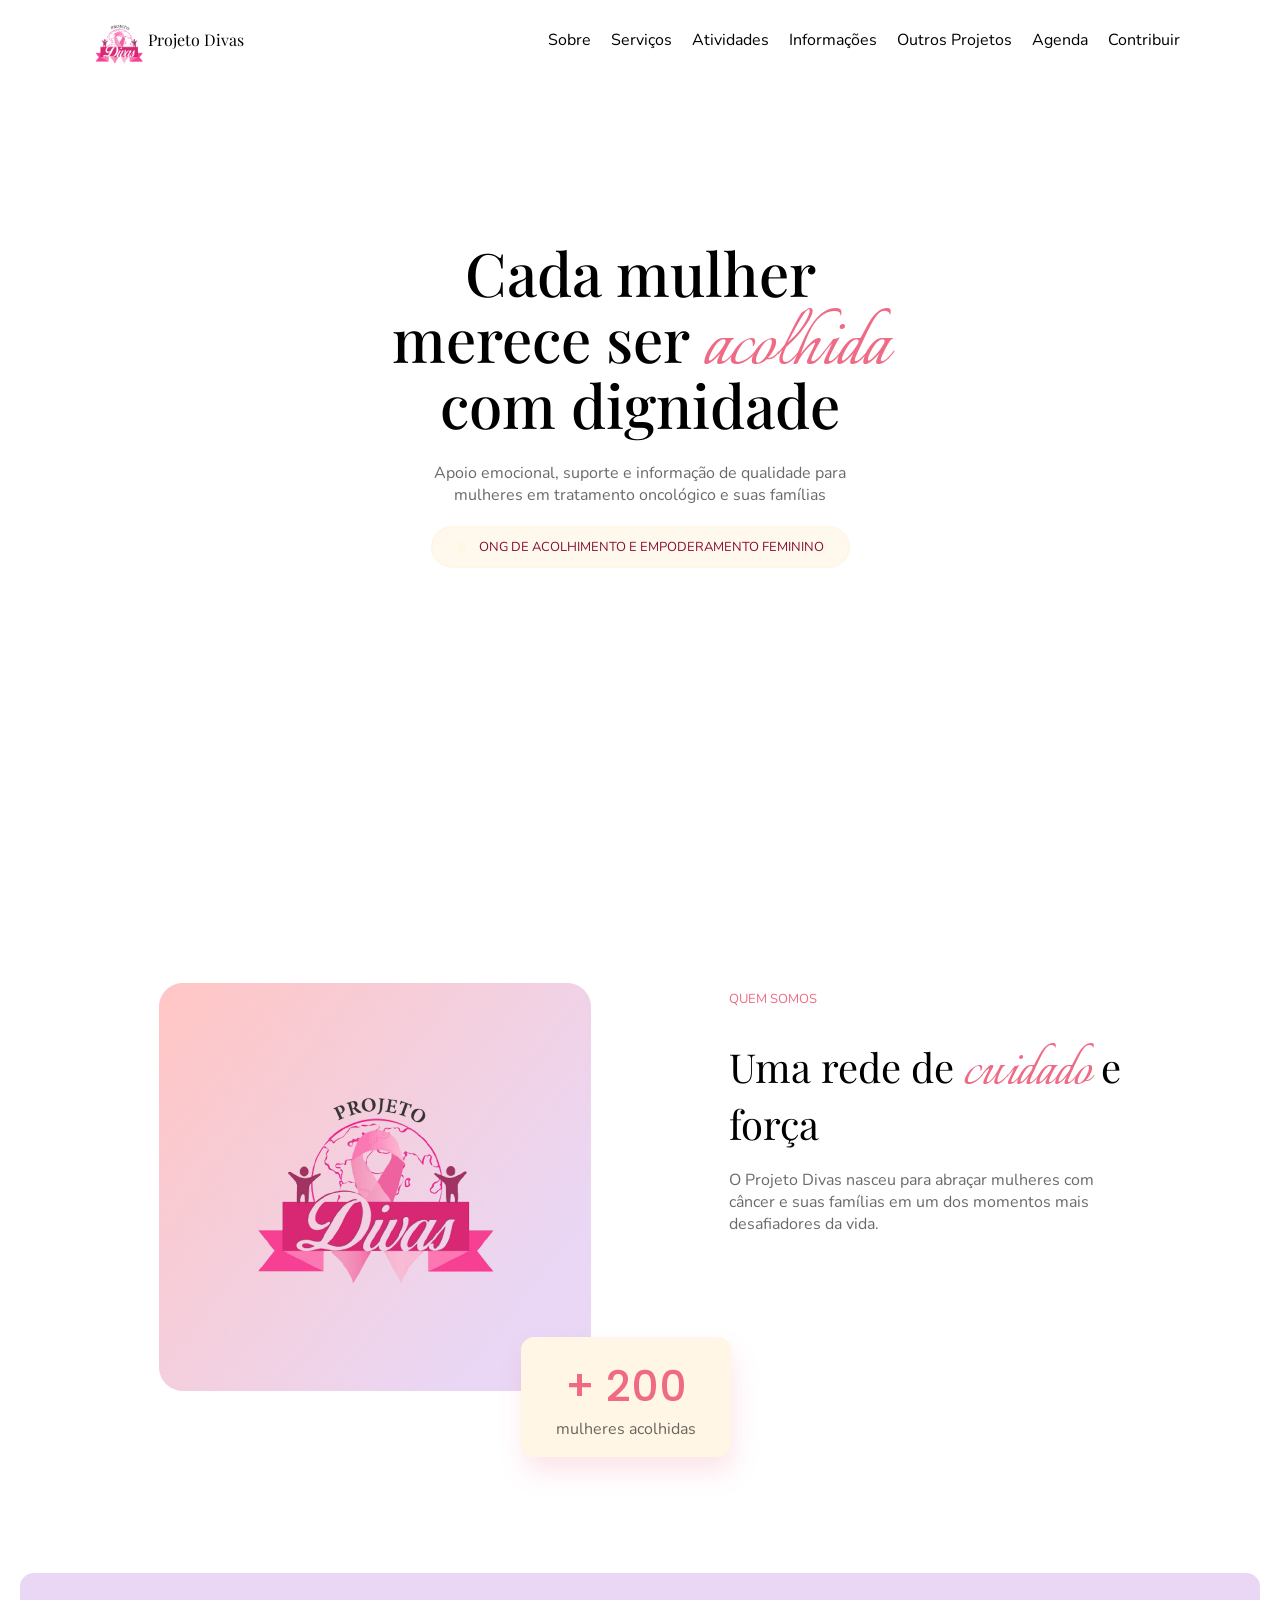
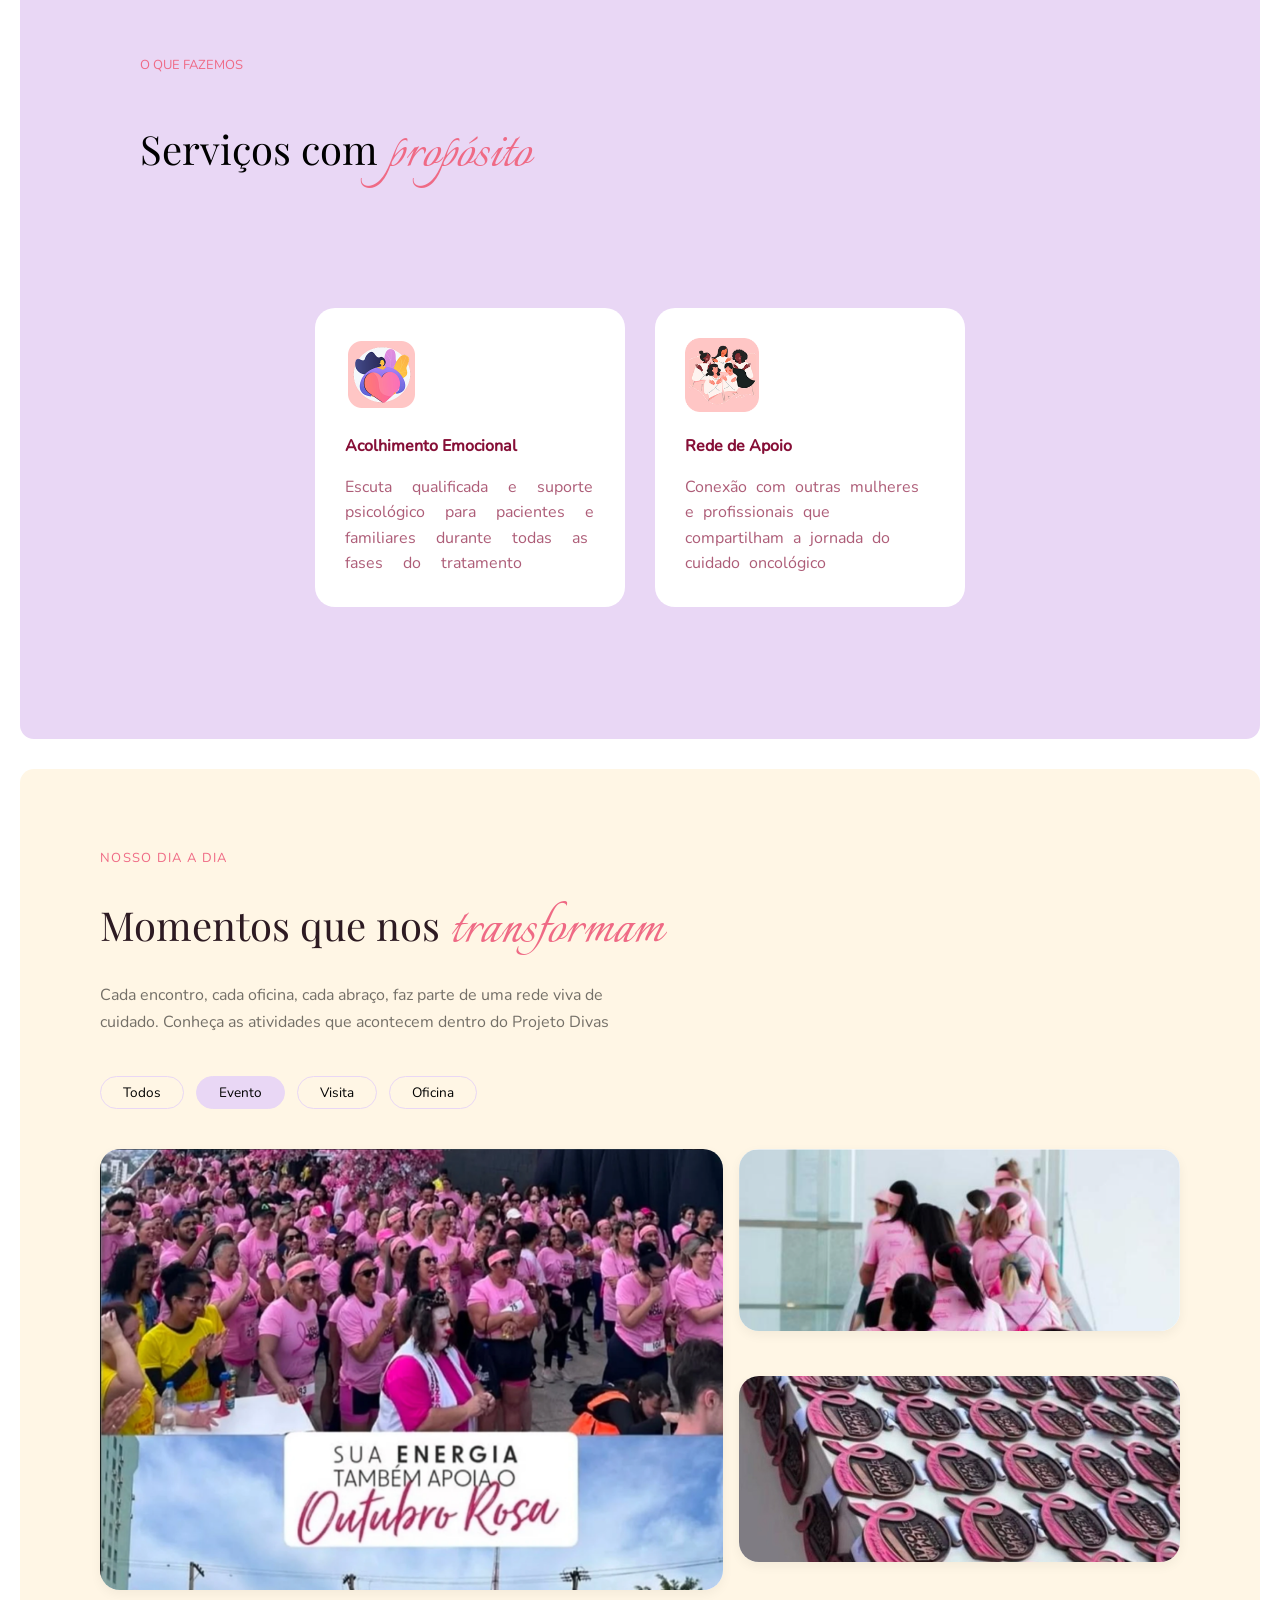
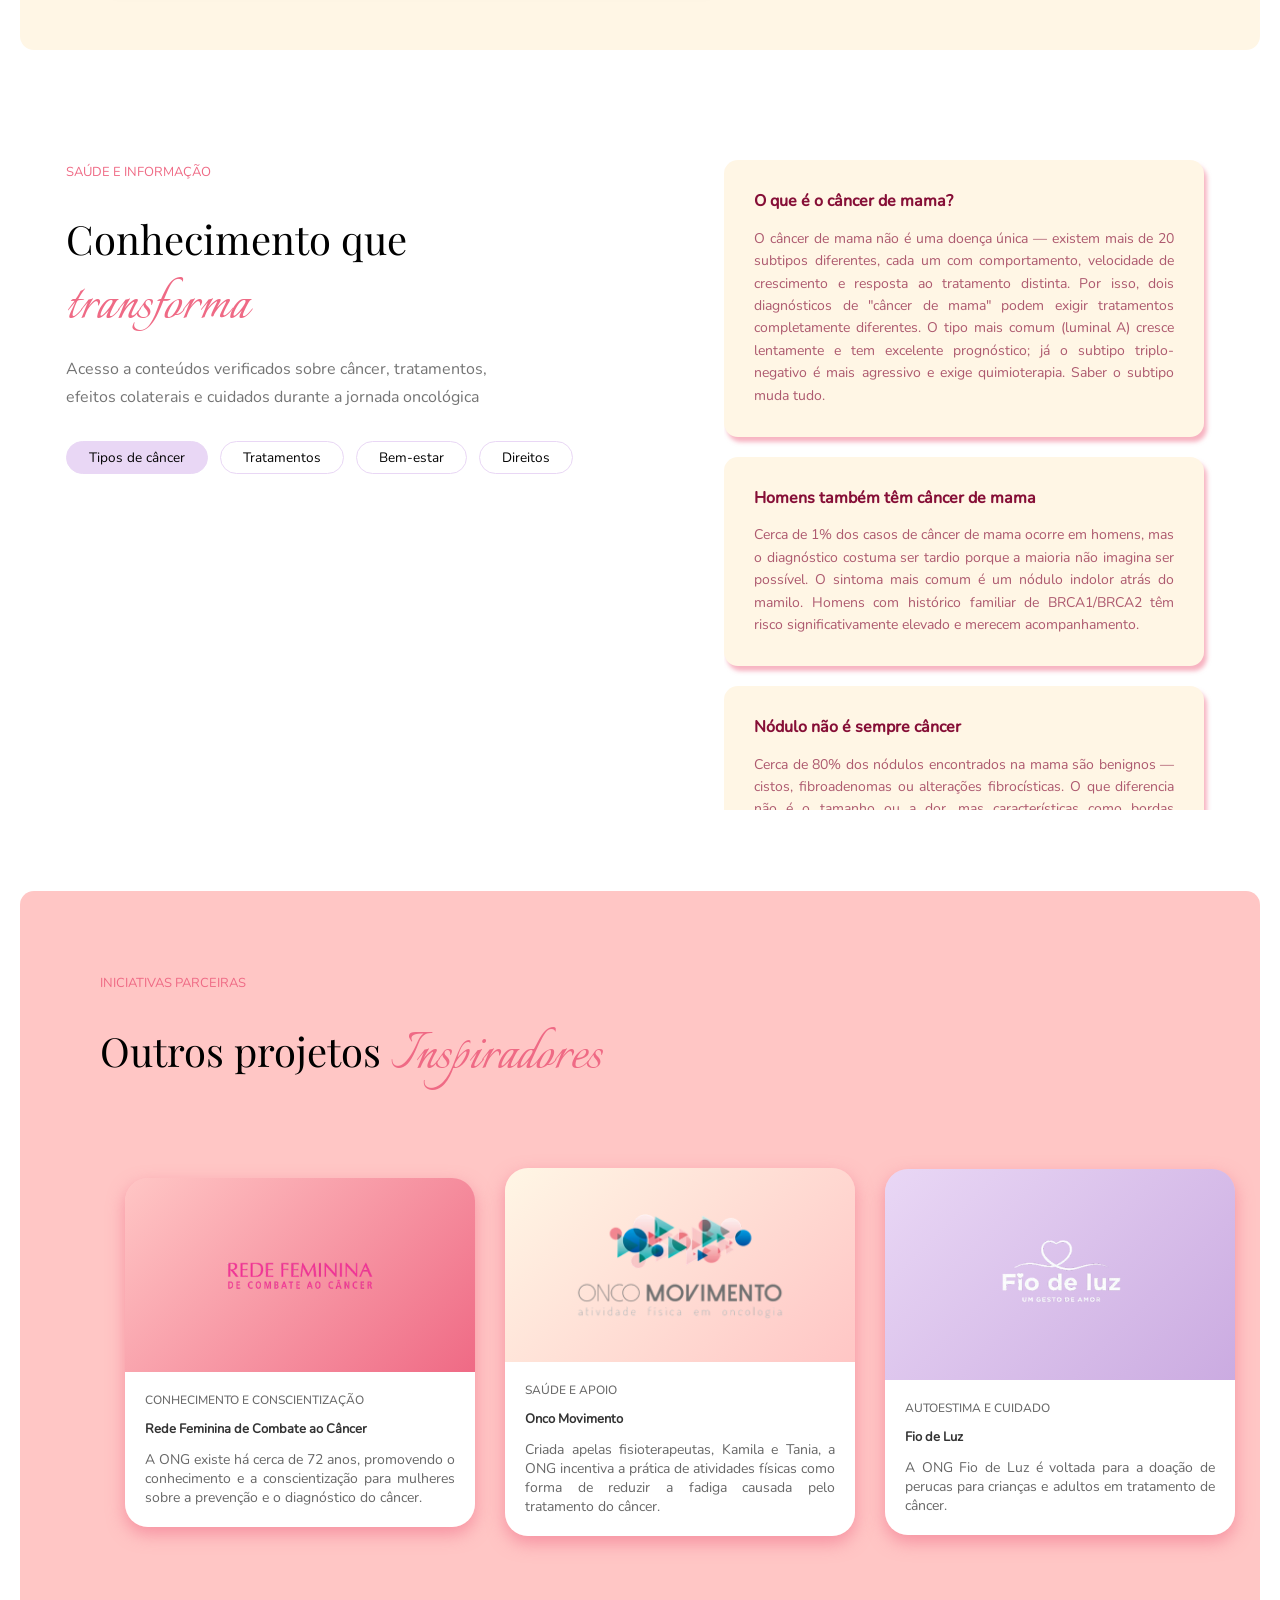
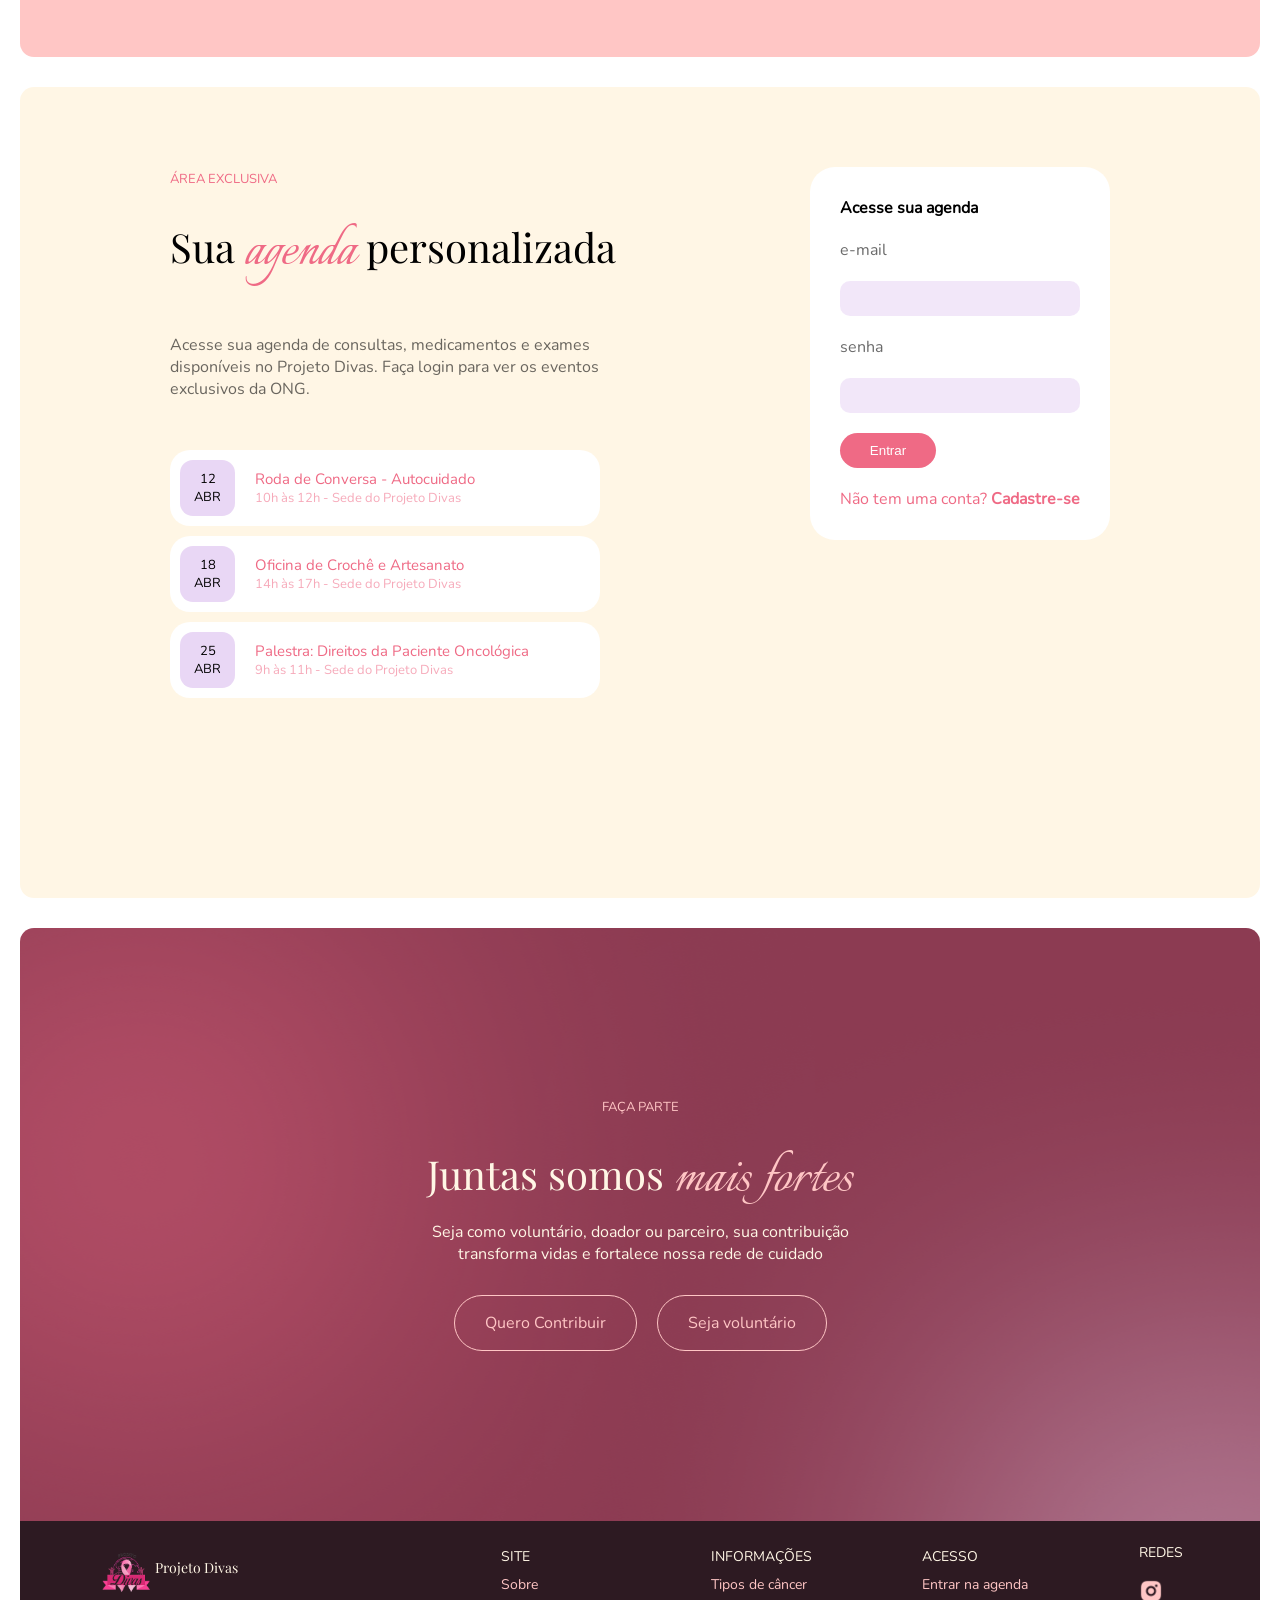
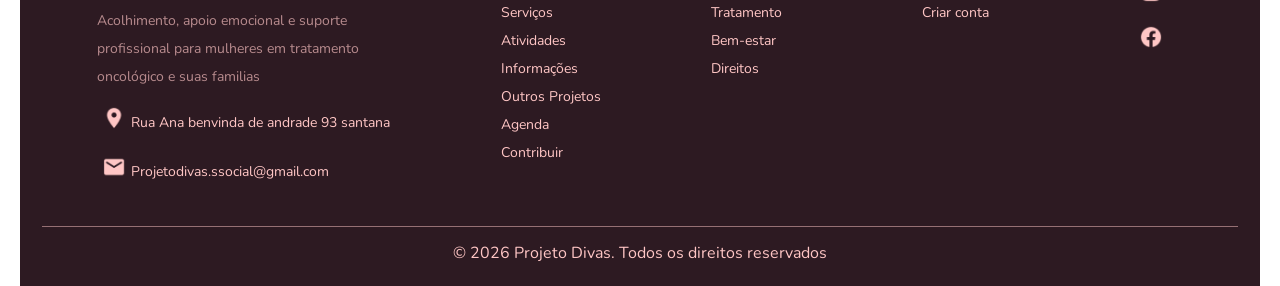
==== commit 6e1cc6fe: "ajustes finais na seção atividades, troca de imagens e melhora do filtro de opções" ====
--- a/index.html
+++ b/index.html
@@ -4,6 +4,7 @@
     <meta charset="UTF-8">
     <meta name="viewport" content="width=device-width, initial-scale=1.0">
     <title>Projeto Divas</title>
+     <link rel="icon" type="image/png" href="./images/logo.png">
     <link rel="stylesheet" href="./css/index.css">
 </head>
 <body>
@@ -94,55 +95,169 @@
        </section>
 
 
-       <!-- NOSSO DIA A DIA -->
-       <section id="atividades" class="atividades">
-
-        <div class="textos-3">
+
+      <!-- NOSSO DIA A DIA -->
+<section id="atividades" class="atividades">
+
+    <div class="textos-3">
         <span class="titulo-3">NOSSO DIA A DIA</span>
-
         <h1>Momentos que nos <span>transformam</span></h1>
-
         <p>Cada encontro, cada oficina, cada abraço, faz parte de uma rede viva de <br> cuidado. Conheça as atividades que acontecem dentro do Projeto Divas</p>
-        </div>
-
-        <div class="opcoes">
-
-            <button class="botao-opcoes active" data-filter="todos">Todos</button>
-
-            <button class="botao-opcoes" data-filter="eventos">Eventos</button>
-
-            <button class="botao-opcoes" data-filter="oficinas">Oficinas</button>
-
-        </div>
-
-        <div class="grid-imagens">
-
-            <div class="card-grande" data-category="eventos">
-                <img src="./images/foto-2.webp" alt="">
-            </div>
-
-            <div class="card-pequeno" data-category="eventos">
-                <img src="./images/foto-3.jpg" alt="">
-            </div>
-
-             <div class="card-pequeno" data-category="eventos">
-                <img src="./images/foto-4.jpeg" alt="">
-            </div>
-
-            <div class="card-grande" data-category="oficinas">
-                <img src="./images/foto-5.jpeg" alt="">
-            </div>
-
-            <div class="card-pequeno" data-category="oficinas">
-                <img src="./images/foto-6.jpg" alt="">
-            </div>
-
-             <div class="card-pequeno" data-category="oficinas">
-                <img src="./images/foto-7.jpeg" alt="">
-            </div>
-        </div>
-
-       </section>
+    </div>
+
+    <!-- BOTÕES ATUALIZADOS -->
+    <div class="opcoes">
+        <button class="botao-opcoes" data-filter="todos">Todos</button>
+        <button class="botao-opcoes active" data-filter="evento">Evento</button>
+        <button class="botao-opcoes" data-filter="visita">Visita</button>
+        <button class="botao-opcoes" data-filter="oficina">Oficina</button>
+    </div>
+
+    <!-- GRID ESTILO BENTO (PUZZLE) -->
+<div class="grid-imagens" id="gallery">
+
+    <!-- ==================== BLOCO 1: OUTUBRO ROSA ==================== -->
+    <div class="photo-card col-span-7 row-span-2" data-category="evento">
+        <div class="photo-fill"><img src="./images/foto-1.png" alt="Outubro Rosa">
+        </div>
+        <div class="card-overlay">
+            <span class="overlay-tag">Evento</span>
+            <div class="overlay-title">Outubro Rosa 2025 - Corrida Vem de Rosa
+            </div>
+            <div class="overlay-date">Quanto amor envolvido...
+            Por onde se olhava, o rosa florescia — nos laços, nos lenços, nas flores, nas camisetas e nas almas.
+            Era o tom da esperança, o perfume da superação, o abraço que unia desconhecidos em um mesmo propósito.
+            Entre sorrisos, o rosa pintou o dia com as cores do autocuidado e do amor.
+            </div>
+    </div>
+    </div>
+    <div class="photo-card col-span-5" data-category="evento">
+        <div class="photo-fill">
+            <img src="./images/foto-2.png" alt="Outubro Rosa">
+        </div>
+        <div class="card-overlay">
+            <span class="overlay-tag">Evento</span>
+            <div class="overlay-title">Outubro Rosa 2025 - Corrida Vem de Rosa
+            </div>
+            <div class="overlay-date">Quanto amor envolvido...
+            Por onde se olhava, o rosa florescia — nos laços, nos lenços, nas flores, nas camisetas e nas almas.
+            Era o tom da esperança, o perfume da superação, o abraço que unia desconhecidos em um mesmo propósito.
+            Entre sorrisos, o rosa pintou o dia com as cores do autocuidado e do amor.
+            </div>
+        </div>
+    </div>
+    <div class="photo-card col-span-5" data-category="evento">
+        <div class="photo-fill">
+            <img src="./images/foto-3.png" alt="Outubro Rosa">
+        </div>
+        <div class="card-overlay">
+            <span class="overlay-tag">Evento</span>
+          <div class="overlay-title">Outubro Rosa 2025 - Corrida Vem de Rosa
+            </div>
+            <div class="overlay-date">Quanto amor envolvido...
+            Por onde se olhava, o rosa florescia — nos laços, nos lenços, nas flores, nas camisetas e nas almas.
+            Era o tom da esperança, o perfume da superação, o abraço que unia desconhecidos em um mesmo propósito.
+            Entre sorrisos, o rosa pintou o dia com as cores do autocuidado e do amor.
+            </div>
+        </div>
+    </div>
+
+    <!-- ==================== BLOCO 2: VISITAS (Altura removida para não cortar) ==================== -->
+    <div class="photo-card col-span-6" data-category="visita">
+        <div class="photo-fill">
+            <img src="./images/foto-4.png" alt="Visita ICAVC">
+        </div>
+        <div class="card-overlay">
+            <span class="overlay-tag">Visita</span>
+           <div class="overlay-title">Visita ao ICAVC - Junho 2024</div>
+            <div class="overlay-date">Entrega de presente a um dos nomes mais renomados em Mastologia e Oncoginecologia do país </div>
+        </div>
+    </div>
+
+   <div class="photo-card col-span-6" data-category="visita">
+        <div class="photo-fill">
+            <img src="./images/foto-5.png" alt="Visita ICAVC">
+        </div>
+        <div class="card-overlay">
+            <span class="overlay-tag">Visita</span>
+           <div class="overlay-title">Visita ao ICAVC - Junho 2024</div>
+            <div class="overlay-date">Entrega de presente a um dos nomes mais renomados em Mastologia e Oncoginecologia do país </div>
+        </div>
+    </div>
+
+    <!-- ==================== BLOCO 3: OFICINAS SENAC ==================== -->
+   <div class="photo-card col-span-5" data-category="oficina">
+        <div class="photo-fill">
+            <img src="./images/foto-6.png" alt="Visita ICAVC">
+        </div>
+        <div class="card-overlay">
+            <span class="overlay-tag">oficina</span>
+           <div class="overlay-title">Grupo SOMOS TODAS UMA - Junho 2024</div>
+            <div class="overlay-date">Dia de levar a auto estima com nossas parceiras e amigas do Grupo, SOMOS TODAS UMA nas mãos do Senac Santana, foi incrível! Maquiagem, unhas, clicks e muito carinho </div>
+        </div>
+    </div>
+
+      <div class="photo-card col-span-4" data-category="oficina">
+        <div class="photo-fill">
+            <img src="./images/foto-7.png" alt="Visita ICAVC">
+        </div>
+        <div class="card-overlay">
+            <span class="overlay-tag">oficina</span>
+           <div class="overlay-title">Grupo SOMOS TODAS UMA - Junho 2024</div>
+            <div class="overlay-date">Dia de levar a auto estima com nossas parceiras e amigas do Grupo, SOMOS TODAS UMA nas mãos do Senac Santana, foi incrível! Maquiagem, unhas, clicks e muito carinho </div>
+        </div>
+    </div>
+
+      <div class="photo-card col-span-3" data-category="oficina" style="height: 350px;">
+        <div class="photo-fill">
+            <img src="./images/foto-8.png" alt="Visita ICAVC">
+        </div>
+        <div class="card-overlay">
+            <span class="overlay-tag">oficina</span>
+           <div class="overlay-title">Grupo SOMOS TODAS UMA - Junho 2024</div>
+            <div class="overlay-date">Dia de levar a auto estima com nossas parceiras e amigas do Grupo, SOMOS TODAS UMA nas mãos do Senac Santana, foi incrível! Maquiagem, unhas, clicks e muito carinho </div>
+        </div>
+    </div>
+
+    <!-- ==================== BLOCO 4: OFICINAS AFPESP (Altura removida para ficar mais retangular) ==================== -->
+     <div class="photo-card col-span-4" data-category="oficina" style="height: 350px;">
+        <div class="photo-fill">
+            <img src="./images/foto-9.png" alt="Visita ICAVC">
+        </div>
+        <div class="card-overlay">
+            <span class="overlay-tag">oficina</span>
+           <div class="overlay-title">AFPESP - Outubro 2021</div>
+            <div class="overlay-date">Palhacinhas da saúde conscientizando colaboradores
+            </div>
+        </div>
+    </div>
+
+    <div class="photo-card col-span-4" data-category="oficina" style="height: 350px;">
+        <div class="photo-fill">
+            <img src="./images/foto-10.png" alt="Visita ICAVC">
+        </div>
+        <div class="card-overlay">
+            <span class="overlay-tag">oficina</span>
+           <div class="overlay-title">AFPESP - Outubro 2021</div>
+            <div class="overlay-date">Palhacinhas da saúde conscientizando colaboradores
+            </div>
+        </div>
+    </div>
+
+    <div class="photo-card col-span-4" data-category="oficina" style="height: 350px;">
+        <div class="photo-fill">
+            <img src="./images/foto-11.png" alt="Visita ICAVC">
+        </div>
+        <div class="card-overlay">
+            <span class="overlay-tag">oficina</span>
+           <div class="overlay-title">AFPESP - Outubro 2021</div>
+            <div class="overlay-date">Palhacinhas da saúde conscientizando colaboradores
+            </div>
+        </div>
+    </div>
+
+</div>
+</section>
 
 
        <!-- SAÚDE E INFORMAÇAO -->
@@ -152,7 +267,7 @@
         <div class="textos-4">
             <span class="titulo-4">SAÚDE E INFORMAÇÃO</span>
 
-            <h1>Conhecimentos que <br><span>tranformam</span></h1>
+            <h1>Conhecimento que <br><span>transforma</span></h1>
 
             <p>Acesso a conteúdos verificados sobre câncer, tratamentos,<br> efeitos colaterais e cuidados durante a jornada oncológica</p>
 
@@ -434,14 +549,14 @@
             </div>
 
             <!-- esperando backend -->
-            <form action="#" method="post">
+            <form action="#" id="form-login" method="post">
                 <strong>Acesse sua agenda</strong>
 
-                <label for="">e-mail</label>
-                <input type="email" name="e-mail" required>
-
-                <label for="">senha</label>
-                <input type="password" name="senha" required>
+                <label for="login-email">e-mail</label>
+                <input type="email" id="login-email" name="e-mail" required>
+
+                <label for="login-senha">senha</label>
+                <input type="password" id="login-senha" name="senha" required>
 
                 <button type="submit">Entrar</button>
 
@@ -518,15 +633,17 @@
 
             <div class="conteudo-4">
                 <span>ACESSO</span>
-                <a href="">Entrar na agenda</a>
-                <a href="">Criar conta</a>
+                <a href="#agenda">Entrar na agenda</a>
+                <a href="./cadastro-agenda.html">Criar conta</a>
             </div>
 
            <div class="conteudo-5">
             <span class="titulo-redes">REDES</span>
             <div class="icones-redes">
-                <a href="#"><img src="./images/icone-5.png" alt="Instagram"></a>
-                <a href="#"><img src="./images/icone-6.png" alt="Facebook"></a>
+                <a href="http://instagram.com/projetodivasoficial" target="_blank"><img src="./images/icone-5.png" alt="Instagram">
+                </a>
+                 <a href="https://www.facebook.com/qualidadedevidamulheroncologica" target="_blank"><img src="./images/icone-6.png" alt="Facebook">
+                </a>
             </div>
         </div>
 
@@ -544,7 +661,10 @@
 
         <!-- SCRIPTS -->
 
-         <script src="./js/atividades.js"></script> 
+         <script src="js/auth-mock.js"></script>
+         <script src="./js/interacoes.js"></script>
+         <script src="js/login.js"></script>
+          <script src="./js/atividades.js"></script> 
          <script src="./js/informacoes.js"></script>
 
 </body>
--- a/css/index.css
+++ b/css/index.css
@@ -343,48 +343,49 @@
     padding: 80px 80px 60px 80px;
     margin-bottom: 30px;
 }
- 
+
 .textos-3 {
     margin-bottom: 40px;
-
-    .titulo-3 {
-        font-size: 13px;
-        color: #EF6A85;
-        letter-spacing: 0.1em;
-        text-transform: uppercase;
-        display: block;
-        margin-bottom: 30px;
-    }
-     
-    h1 {
-        font-family: "PlayfairDisplay", serif;
-        font-weight: 400;
-        font-size: 40px;
-        line-height: 1.1;
-        margin-bottom: 20px;
-        color: #2d1a22;
-
-        span {
-            font-family: "Italianno", sans-serif;
-            color: #EF6A85;
-            font-size: 65px;
-            line-height: 1.0;
-        }
-    }
-     
-    p {
-        color: rgba(0, 0, 0, 0.55);
-        line-height: 1.7;
-    }
-}
-
+}
+
+.textos-3 .titulo-3 {
+    font-size: 13px;
+    color: #EF6A85;
+    letter-spacing: 0.1em;
+    text-transform: uppercase;
+    display: block;
+    margin-bottom: 30px;
+}
+
+.textos-3 h1 {
+    font-family: "PlayfairDisplay", serif;
+    font-weight: 400;
+    font-size: 40px;
+    line-height: 1.1;
+    margin-bottom: 20px;
+    color: #2d1a22;
+}
+
+.textos-3 h1 span {
+    font-family: "Italianno", sans-serif;
+    color: #EF6A85;
+    font-size: 65px;
+    line-height: 1.0;
+}
+
+.textos-3 p {
+    color: rgba(0, 0, 0, 0.55);
+    line-height: 1.7;
+}
+
+/* BOTÕES DE FILTRO */
 .atividades .opcoes {
     display: flex;
     align-items: center;
     gap: 12px;
     margin-bottom: 40px;
 }
- 
+
 .botao-opcoes {
     padding: 6px 22px;
     border: 1.5px solid #E9D7F5;
@@ -393,51 +394,89 @@
     cursor: pointer;
     font-size: 0.85rem;
     font-family: inherit;
+    color: #000;
     transition: all 0.2s ease;
-
-    &.active, &:hover {
-        background-color: #E9D7F5;
-        border-color: #E9D7F5;
-    }
-}
- 
+}
+
+.botao-opcoes.active,
+.botao-opcoes:hover {
+    background-color: #E9D7F5;
+    border-color: #E9D7F5;
+    color: #000;
+}
+
+/* GRID BENTO - 12 COLUNAS */
 .grid-imagens {
     display: grid;
-    grid-template-columns: 1.4fr 1fr;
-    grid-template-rows: auto;
-    gap: 16px;
+    grid-template-columns: repeat(12, 1fr);
+    gap: 16px; /* Espaço entre os cards */
     width: 100%;
-    max-width: 850px;
-    margin: auto;
-}
-
-.card-grande {
-    grid-row: span 2;
-    border-radius: 16px;
+    max-width: 1100px;
+    margin: 0 auto;
+    /* align-items: start; É crucial para não esticar os cards menores */
+    align-items: start; 
+}
+
+/* Definições de Colunas */
+.col-span-7 { grid-column: span 7; }
+.col-span-6 { grid-column: span 6; }
+.col-span-5 { grid-column: span 5; }
+.col-span-4 { grid-column: span 4; }
+.col-span-3 { grid-column: span 3; }
+
+/* O Card 1 precisa ocupar 2 linhas para os cards 2 e 3 ficarem ao lado */
+.row-span-2 { grid-row: span 2; }
+
+.photo-card {
+    border-radius: 20px;
     overflow: hidden;
-    background-color: #fff;
-    height: 488px;  
-}
- 
-.card-pequeno {
-    border-radius: 16px;
-    overflow: hidden;
-    background-color: #fff;
-    height: 244px;     
-}
- 
-.card-grande img,
-.card-pequeno img {
+    position: relative;
+    background: #fff;
+    box-shadow: 0 4px 12px rgba(0,0,0,0.05);
+}
+
+.photo-fill {
+    width: 100%;
+    height: 100%;
+    display: block;
+}
+
+.photo-fill img {
     width: 100%;
     height: 100%;
     object-fit: cover;
     display: block;
 }
 
-.card-grande.hide,
-.card-pequeno.hide {
-    display: none;
-}
+/* Overlay */
+.card-overlay {
+    position: absolute;
+    inset: 0;
+    background: linear-gradient(to top, rgba(45, 26, 34, 0.85), transparent);
+    display: flex;
+    flex-direction: column;
+    justify-content: flex-end;
+    padding: 1rem;
+    opacity: 0;
+    transition: opacity 0.3s;
+}
+.photo-card:hover .card-overlay { opacity: 1; }
+
+.overlay-tag {
+    background: rgba(255,255,255,0.2);
+    color: white;
+    padding: 0.2rem 0.6rem;
+    border-radius: 20px;
+    font-size: 0.7rem;
+    font-weight: 600;
+    text-transform: uppercase;
+    width: fit-content;
+    margin-bottom: 0.5rem;
+    backdrop-filter: blur(4px);
+}
+.overlay-title { color: white; font-size: 0.9rem; font-weight: 600; line-height: 1.2; }
+.overlay-date { color: rgba(255,255,255,0.8); font-size: 0.75rem; margin-top: 0.2rem; }
+.photo-card.hide { display: none; }
 
 /* =========================================
    7. SAÚDE E INFORMAÇÃO
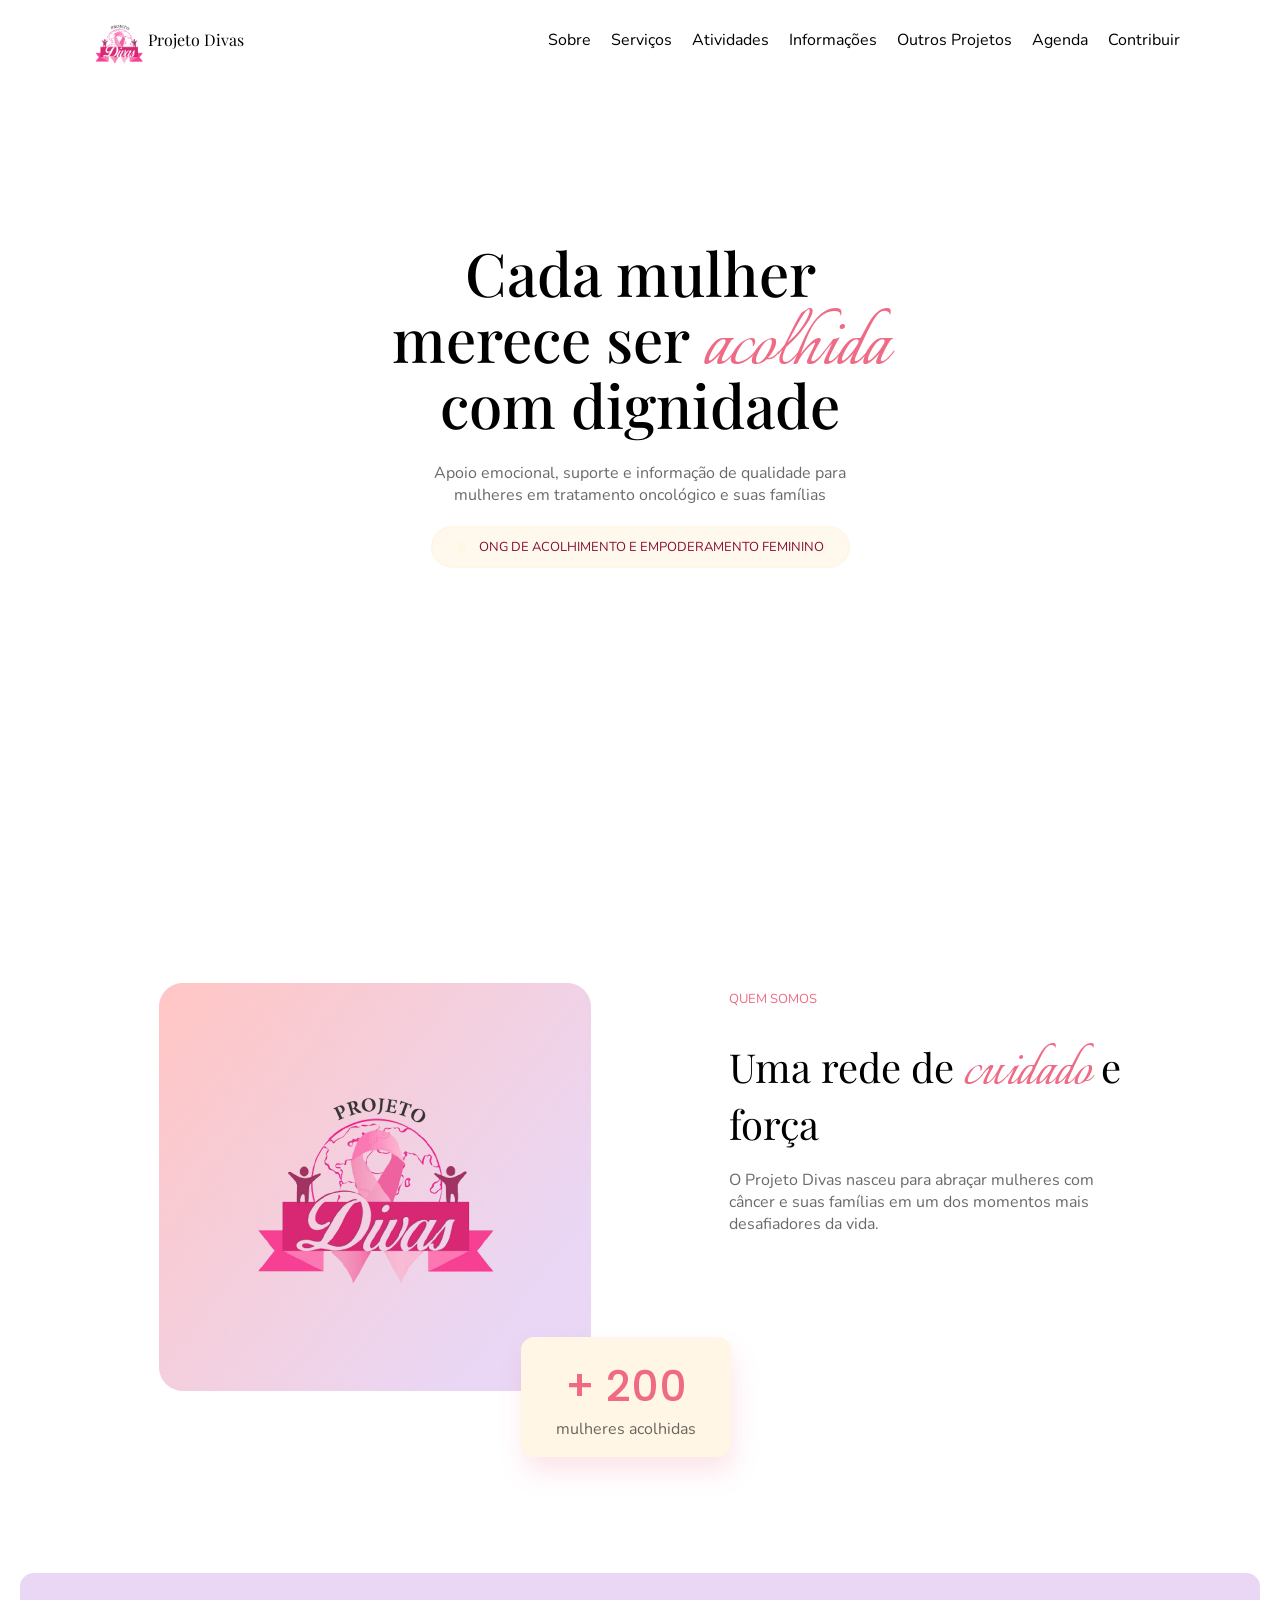
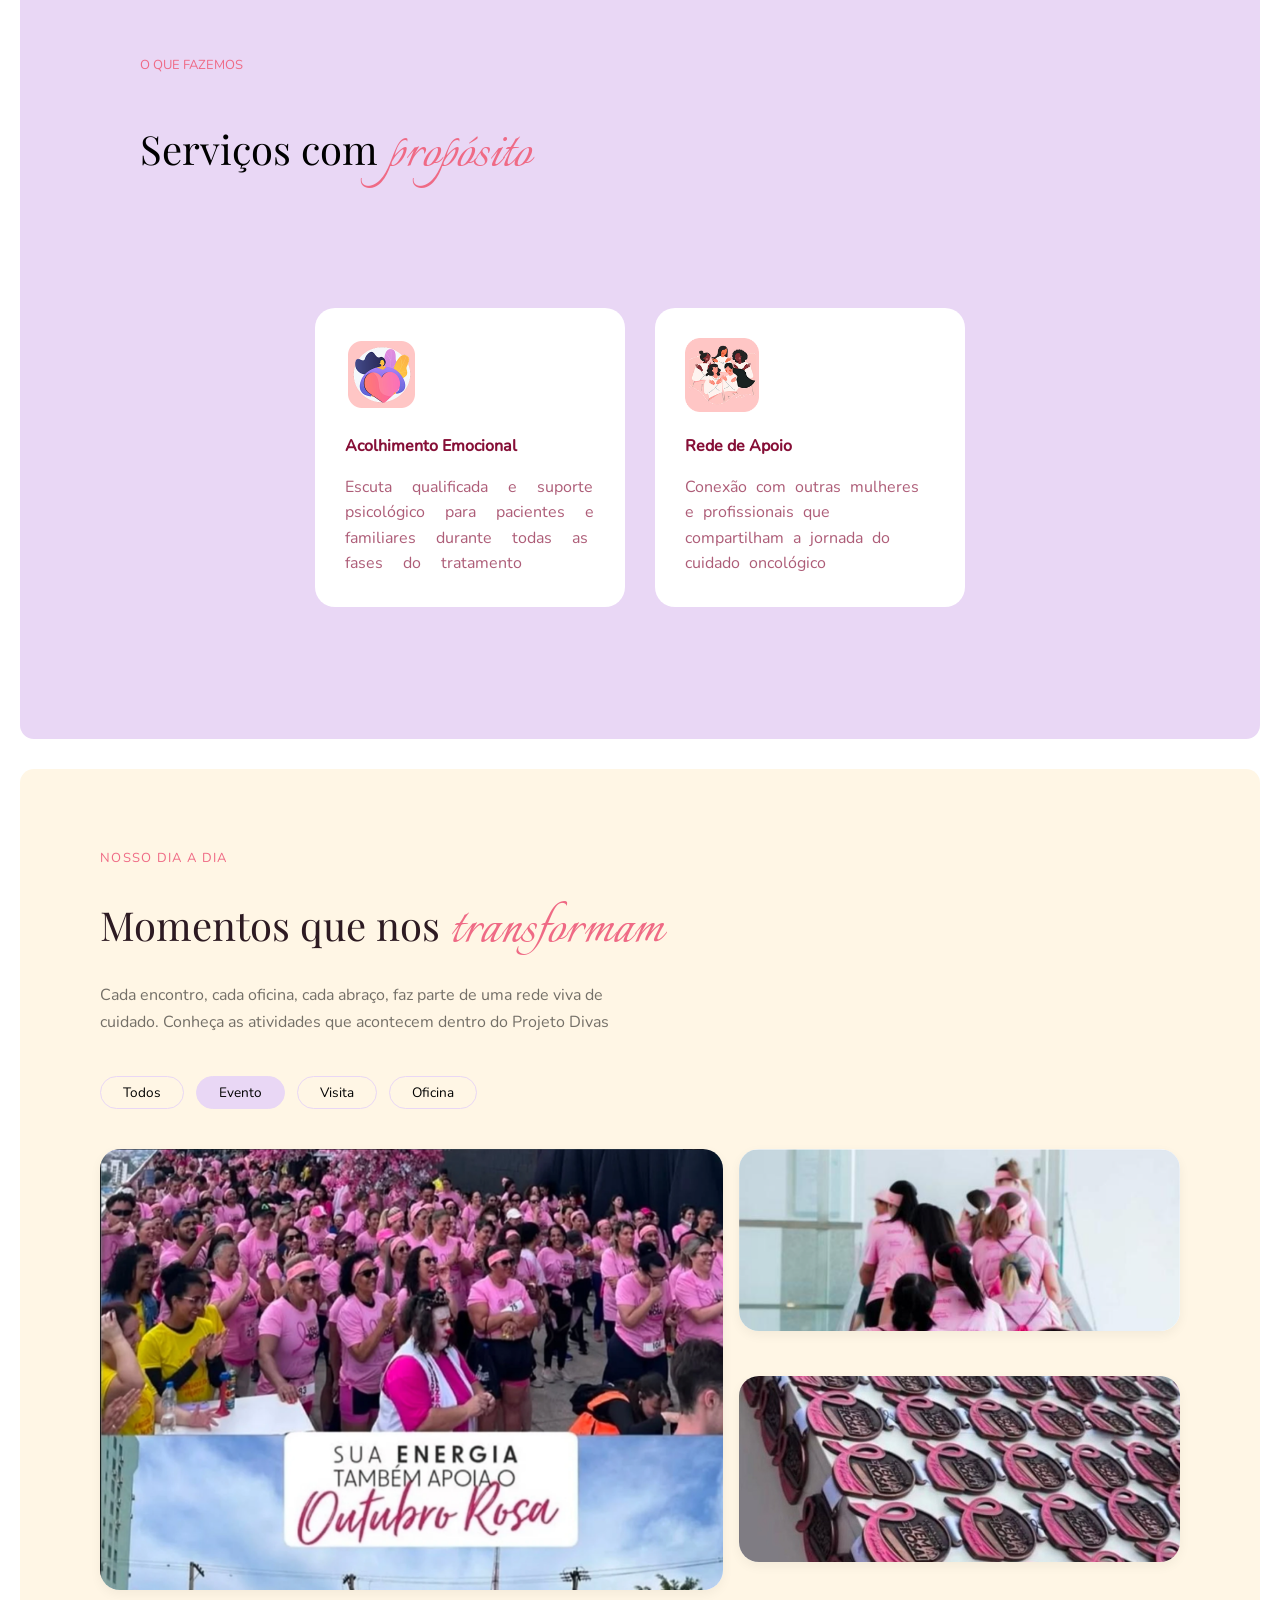
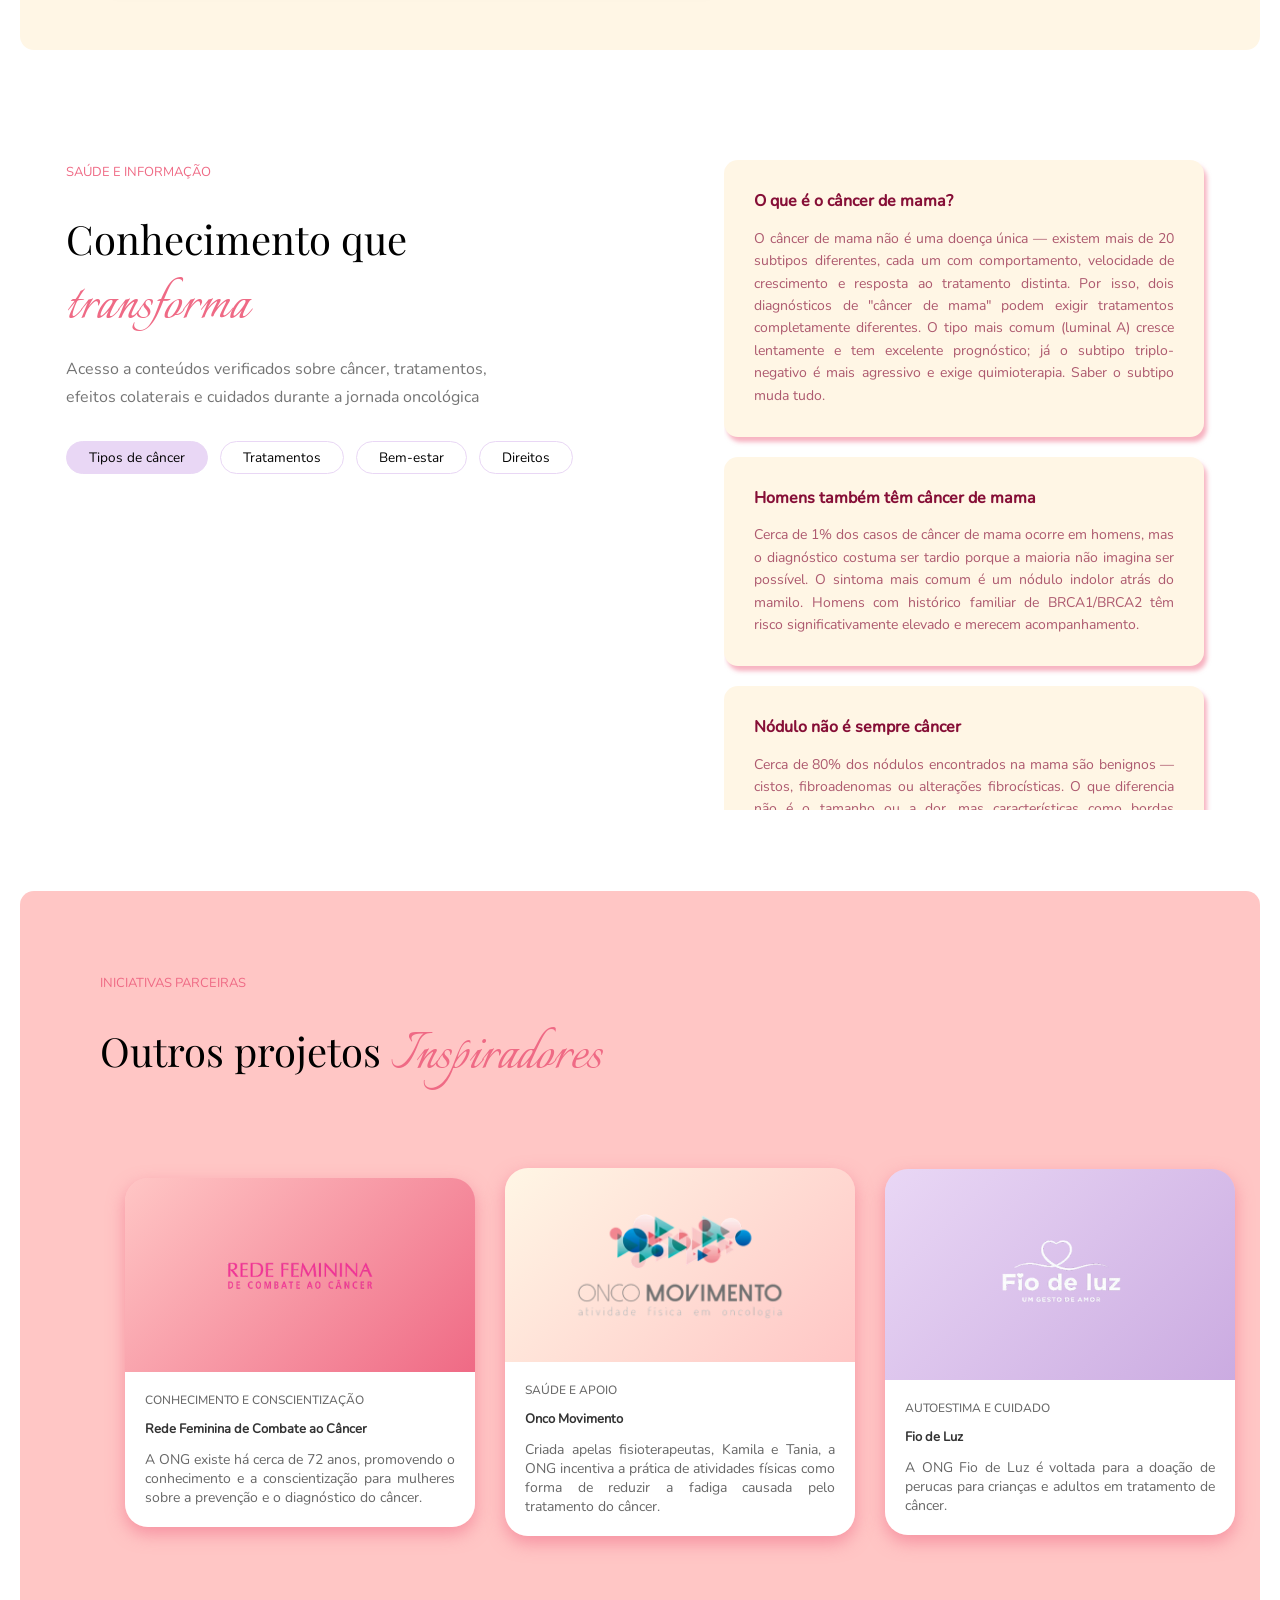
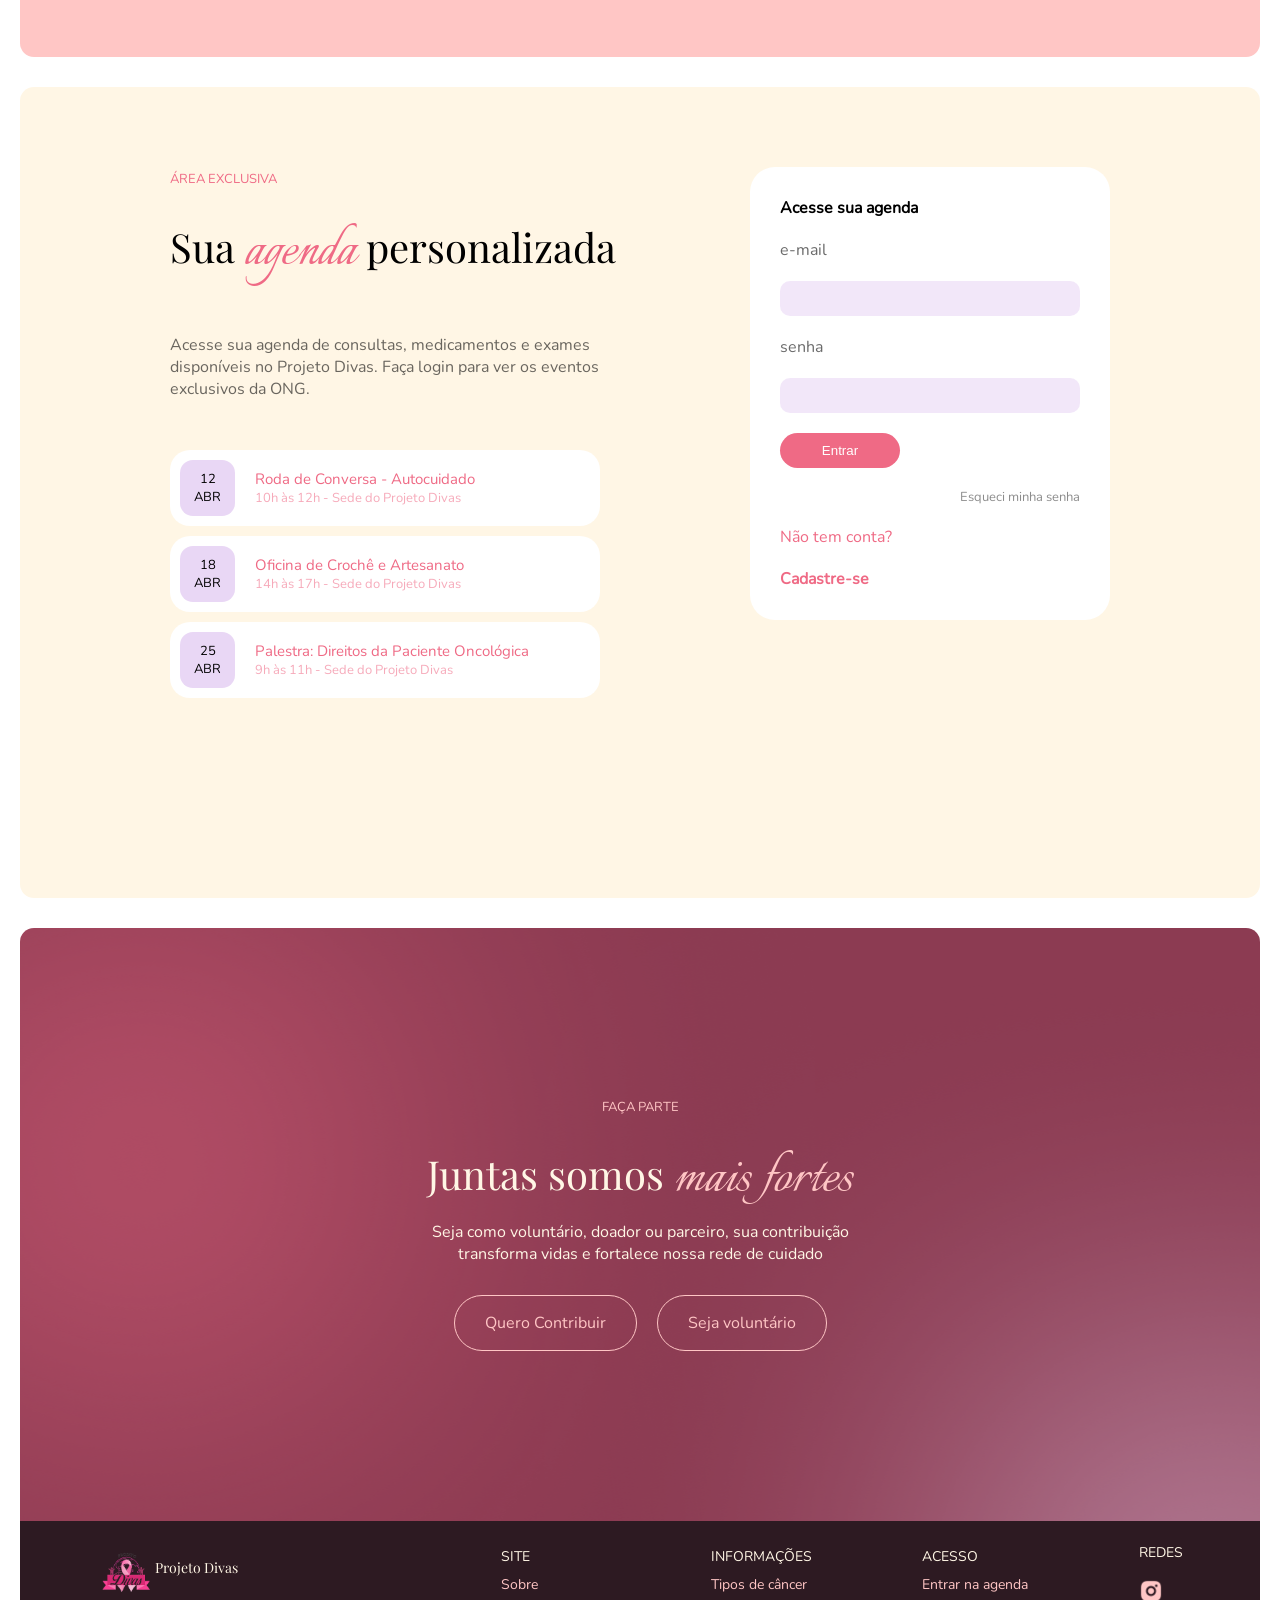
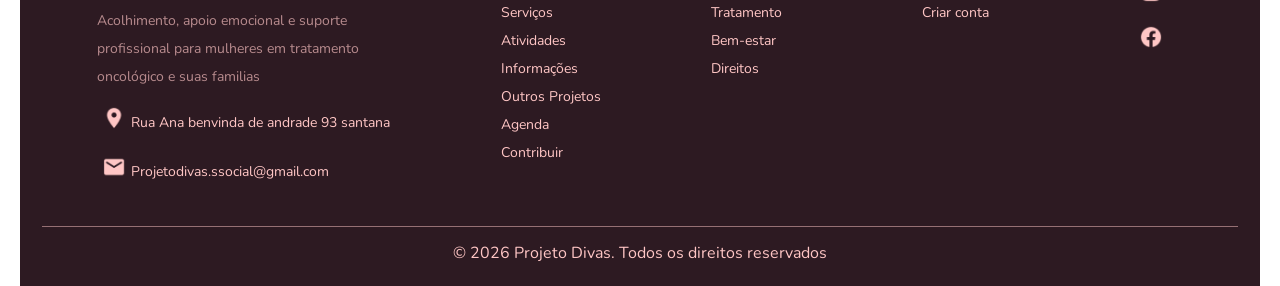
==== commit dde60aae: "feat: projeto divas fullstack integrado" ====
--- a/index.html
+++ b/index.html
@@ -560,8 +560,10 @@
 
                 <button type="submit">Entrar</button>
 
-                <span>Não tem uma conta? <span>
-                <a href="/cadastro-agenda.html" class="cadastrar">Cadastre-se</a>
+                <a href="#" id="link-esqueci-senha" class="esqueci-senha">Esqueci minha senha</a>
+
+                <span>Não tem conta? </span>
+                <a href="./cadastro-agenda.html" class="cadastrar">Cadastre-se</a>
             </form>
         </section>
 
@@ -659,12 +661,40 @@
          </footer>
 
 
+        <!-- MODAL: ESQUECI MINHA SENHA -->
+        <div id="modal-senha" class="modal-overlay" style="display:none;">
+            <div class="modal-card">
+                <button class="modal-fechar" id="btn-fechar-modal">&times;</button>
+
+                <div id="modal-passo-1">
+                    <strong>Recuperar senha</strong>
+                    <p class="modal-descricao">Informe seu e-mail e enviaremos um código de recuperação.</p>
+                    <label for="reset-email">e-mail</label>
+                    <input type="email" id="reset-email" placeholder="seu@email.com">
+                    <button type="button" id="btn-enviar-codigo">Enviar código</button>
+                    <span id="msg-passo-1" class="modal-msg"></span>
+                </div>
+
+                <div id="modal-passo-2" style="display:none;">
+                    <strong>Nova senha</strong>
+                    <p class="modal-descricao">Digite o código recebido por e-mail e escolha uma nova senha.</p>
+                    <label for="reset-token">Código recebido por e-mail</label>
+                    <input type="text" id="reset-token" placeholder="Cole o código aqui">
+                    <label for="reset-nova-senha">Nova senha</label>
+                    <input type="password" id="reset-nova-senha" placeholder="Mínimo 6 caracteres">
+                    <label for="reset-confirma-senha">Confirmar nova senha</label>
+                    <input type="password" id="reset-confirma-senha" placeholder="Repita a nova senha">
+                    <button type="button" id="btn-redefinir-senha">Redefinir senha</button>
+                    <span id="msg-passo-2" class="modal-msg"></span>
+                </div>
+            </div>
+        </div>
+
         <!-- SCRIPTS -->
-
-         <script src="js/auth-mock.js"></script>
-         <script src="./js/interacoes.js"></script>
+        <!-- api.js deve ser o primeiro: define Auth, DivasAPI e helpers globais -->
+        <script src="./js/api.js"></script>
          <script src="js/login.js"></script>
-          <script src="./js/atividades.js"></script> 
+          <script src="./js/atividades.js"></script>
          <script src="./js/informacoes.js"></script>
 
 </body>
--- a/css/index.css
+++ b/css/index.css
@@ -836,6 +836,7 @@
     background-color: #fff;
     padding: 30px;
     border-radius: 25px;
+    width: 360px;
 
     label { color: rgba(0, 0, 0, 0.59); }
 
@@ -1056,11 +1057,117 @@
         margin-top: 15px;
         color: #FFC6C5;
     }
-    
+
     hr {
-        height: 1px; 
-        background-color: #FFC6C5; 
+        height: 1px;
+        background-color: #FFC6C5;
         opacity: 0.5;
-        border: none;   
-    }
+        border: none;
+    }
+}
+
+/* =========================================
+   12. MODAL ESQUECI MINHA SENHA
+   ========================================= */
+
+.modal-overlay {
+    position: fixed;
+    inset: 0;
+    background: rgba(45, 26, 34, 0.6);
+    z-index: 2000;
+    display: flex;
+    align-items: center;
+    justify-content: center;
+}
+
+.modal-card {
+    background: #fff;
+    border-radius: 25px;
+    padding: 36px 30px 30px;
+    width: 360px;
+    position: relative;
+
+    #modal-passo-1,
+    #modal-passo-2 {
+        display: flex;
+        flex-direction: column;
+        gap: 14px;
+
+        strong {
+            font-family: "PlayfairDisplay", sans-serif;
+            font-size: 20px;
+            color: #2D1A22;
+        }
+
+        label {
+            color: rgba(0, 0, 0, 0.59);
+            font-size: 14px;
+        }
+
+        input {
+            border: none;
+            border-radius: 10px;
+            padding: 10px;
+            background: rgba(233, 215, 245, 0.59);
+            font-family: inherit;
+            font-size: 14px;
+
+            &:focus { outline: 1px solid #EF6A85; }
+        }
+
+        button {
+            border: none;
+            background: #EF6A85;
+            padding: 10px;
+            border-radius: 30px;
+            color: #fff;
+            cursor: pointer;
+            font-family: inherit;
+            font-size: 14px;
+            width: 100%;
+            margin-top: 4px;
+
+            &:hover { background: #d45a75; }
+            &:disabled { opacity: 0.6; cursor: not-allowed; }
+        }
+    }
+}
+
+.modal-fechar {
+    position: absolute;
+    top: 14px;
+    right: 18px;
+    background: transparent;
+    border: none;
+    font-size: 22px;
+    color: #aaa;
+    cursor: pointer;
+    line-height: 1;
+    padding: 0;
+
+    &:hover { color: #2D1A22; }
+}
+
+.modal-descricao {
+    color: rgba(0, 0, 0, 0.55);
+    font-size: 13px;
+    line-height: 1.5;
+}
+
+.modal-msg {
+    font-size: 13px;
+    text-align: center;
+    min-height: 16px;
+
+    &.erro   { color: #c0392b; }
+    &.sucesso { color: #27ae60; }
+}
+
+.esqueci-senha {
+    text-decoration: none;
+    color: rgba(0, 0, 0, 0.45);
+    font-size: 13px;
+    align-self: flex-end;
+
+    &:hover { color: #EF6A85; }
 }
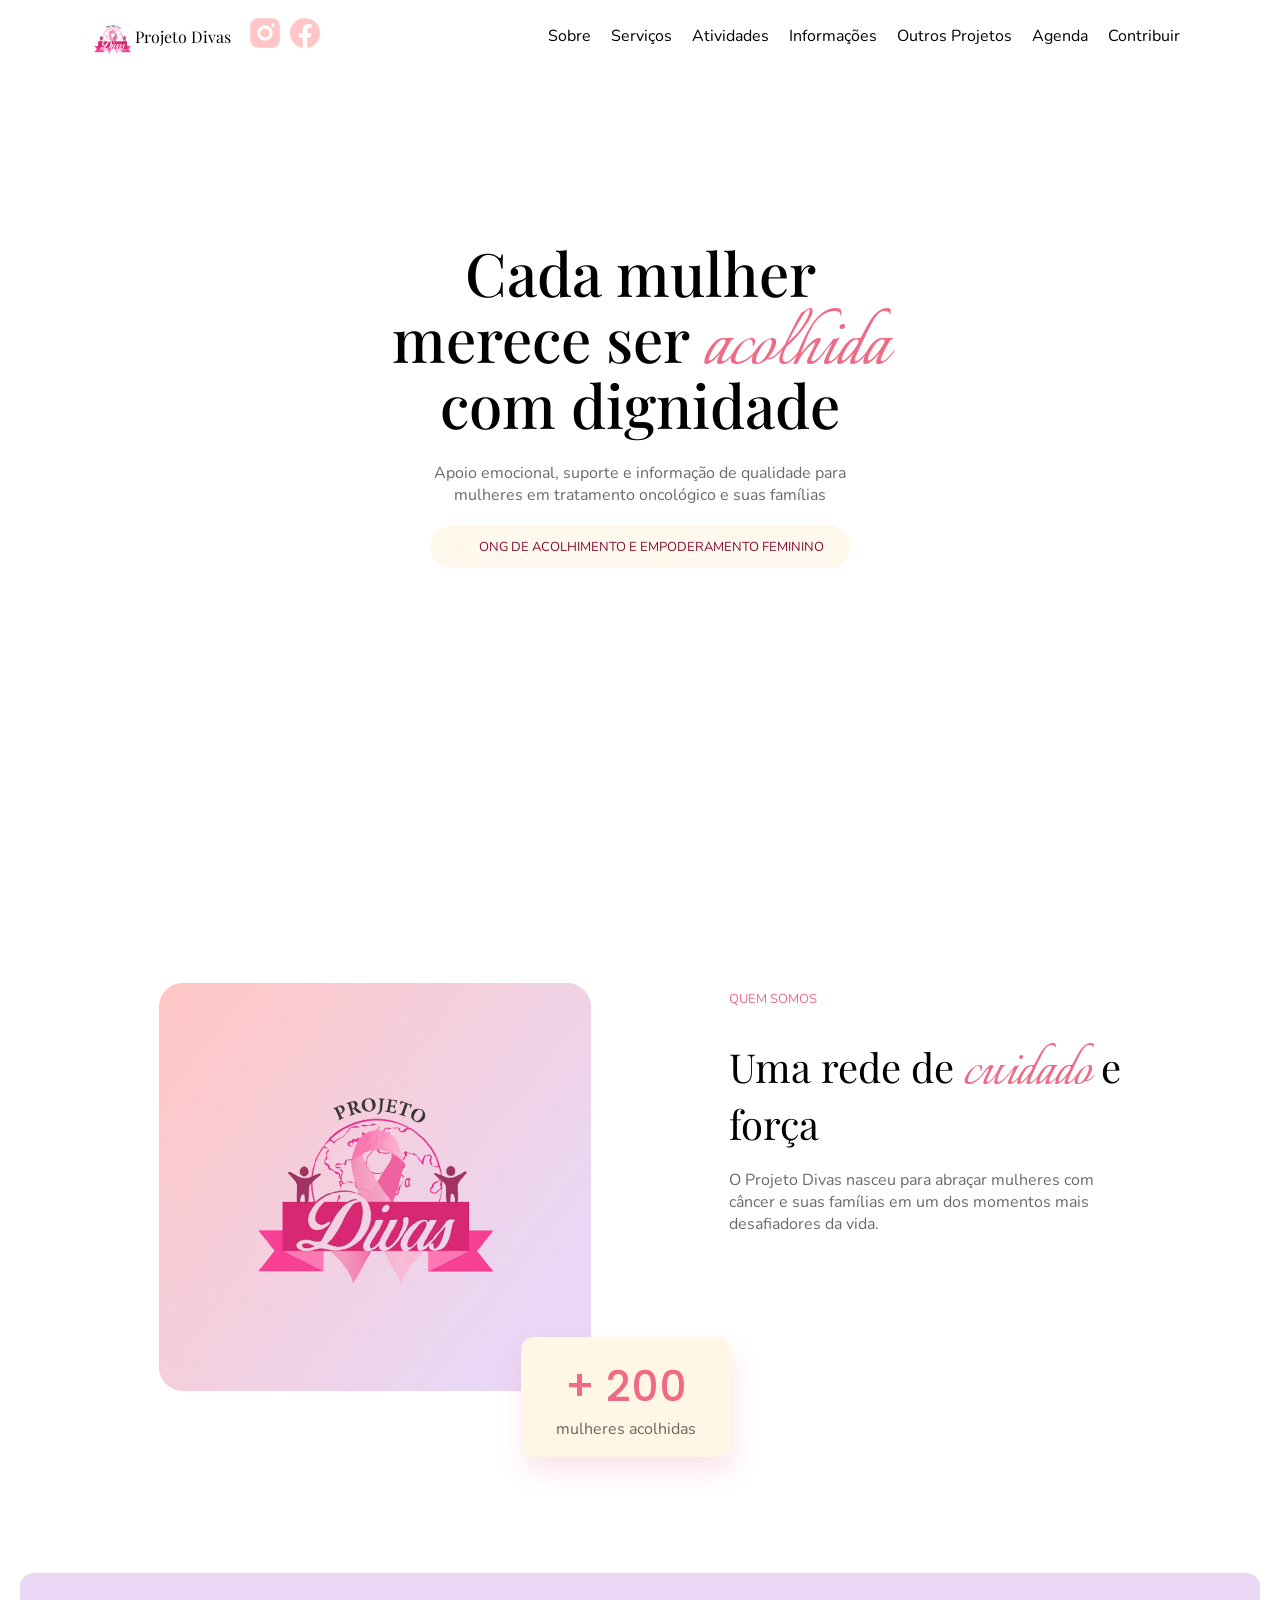
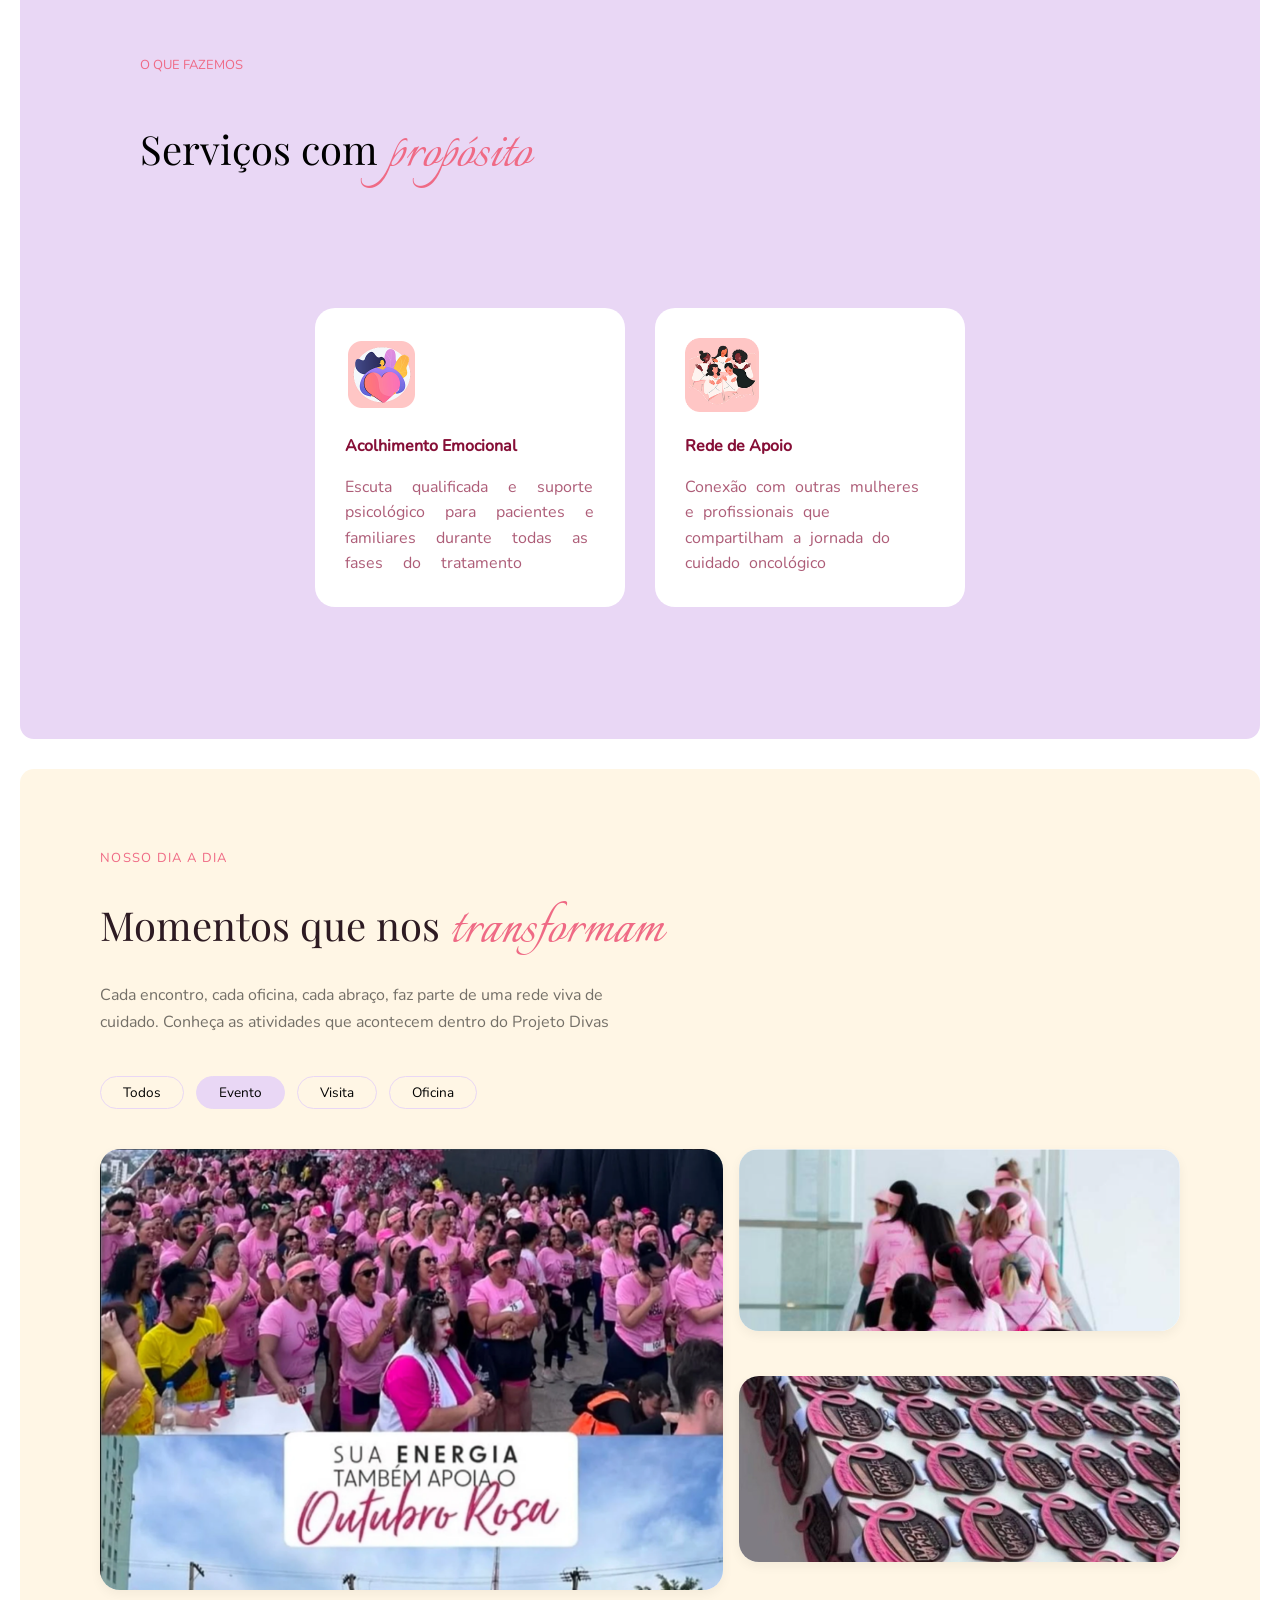
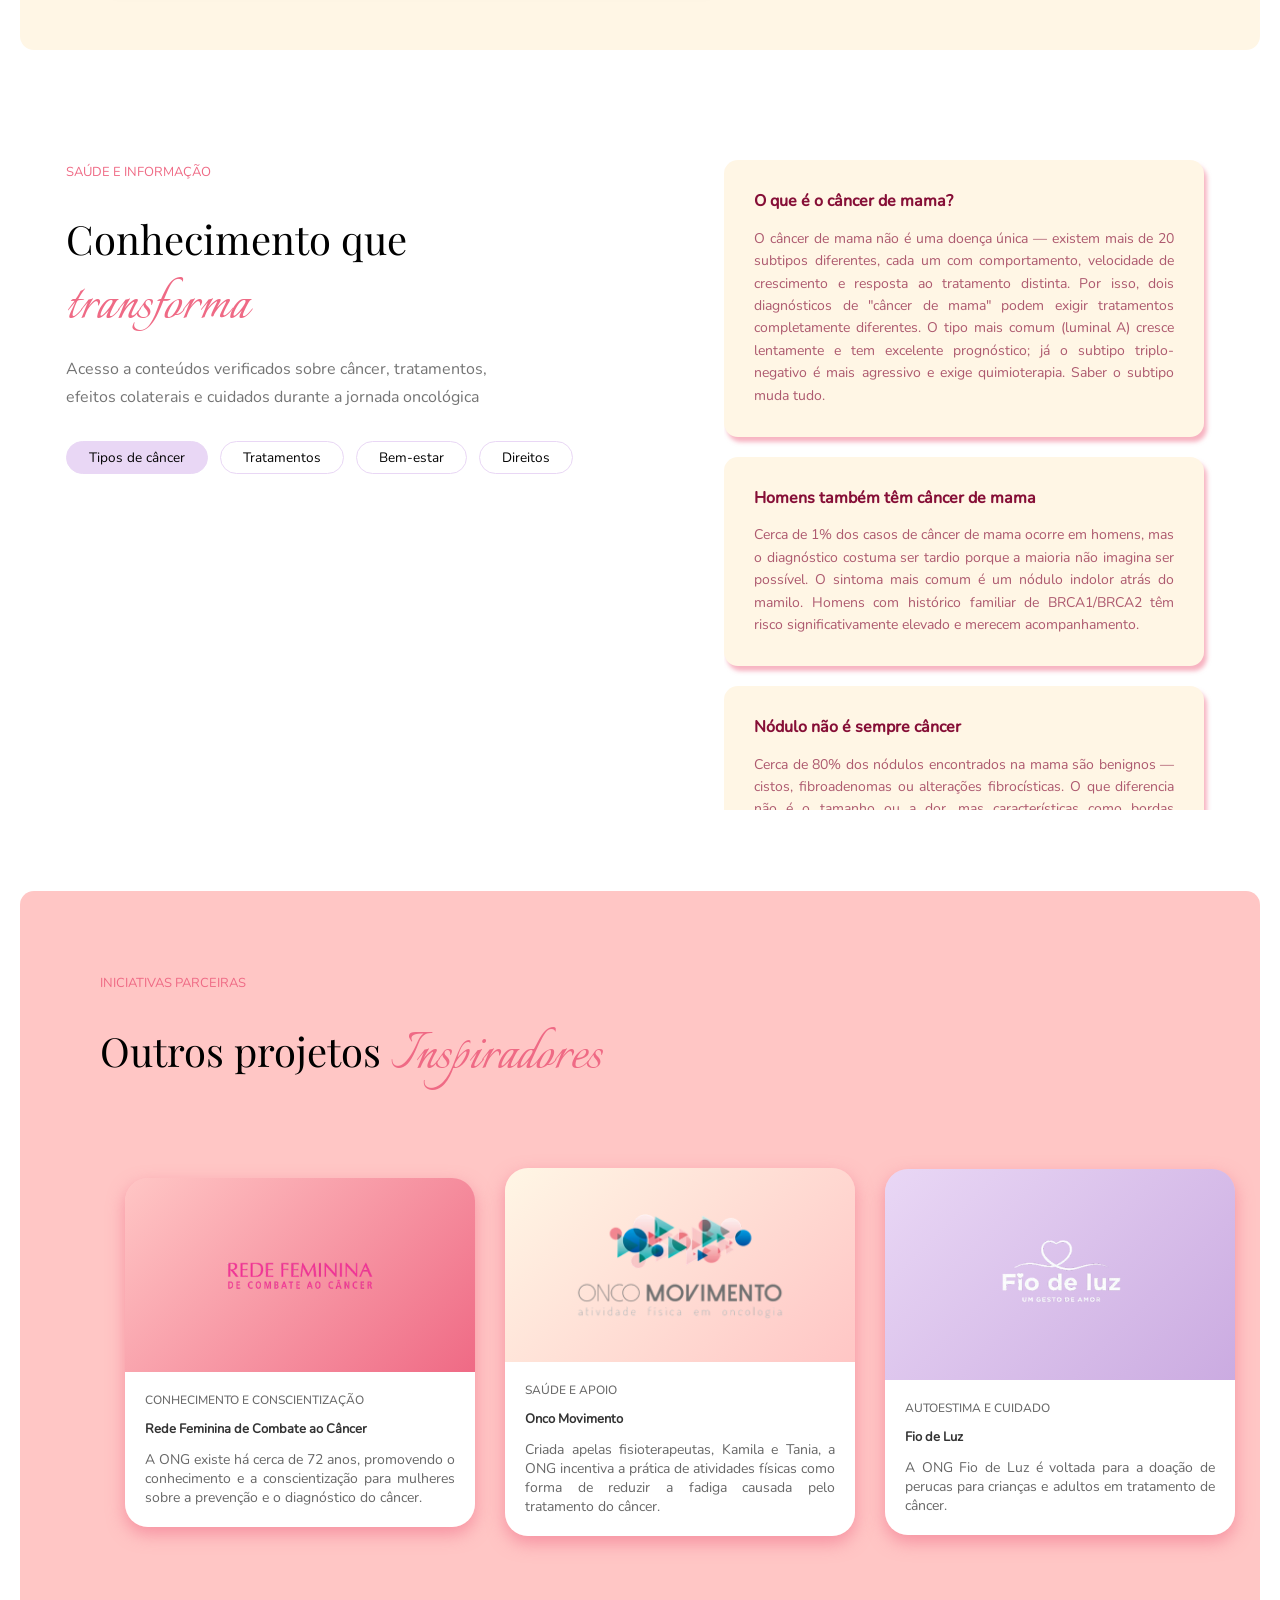
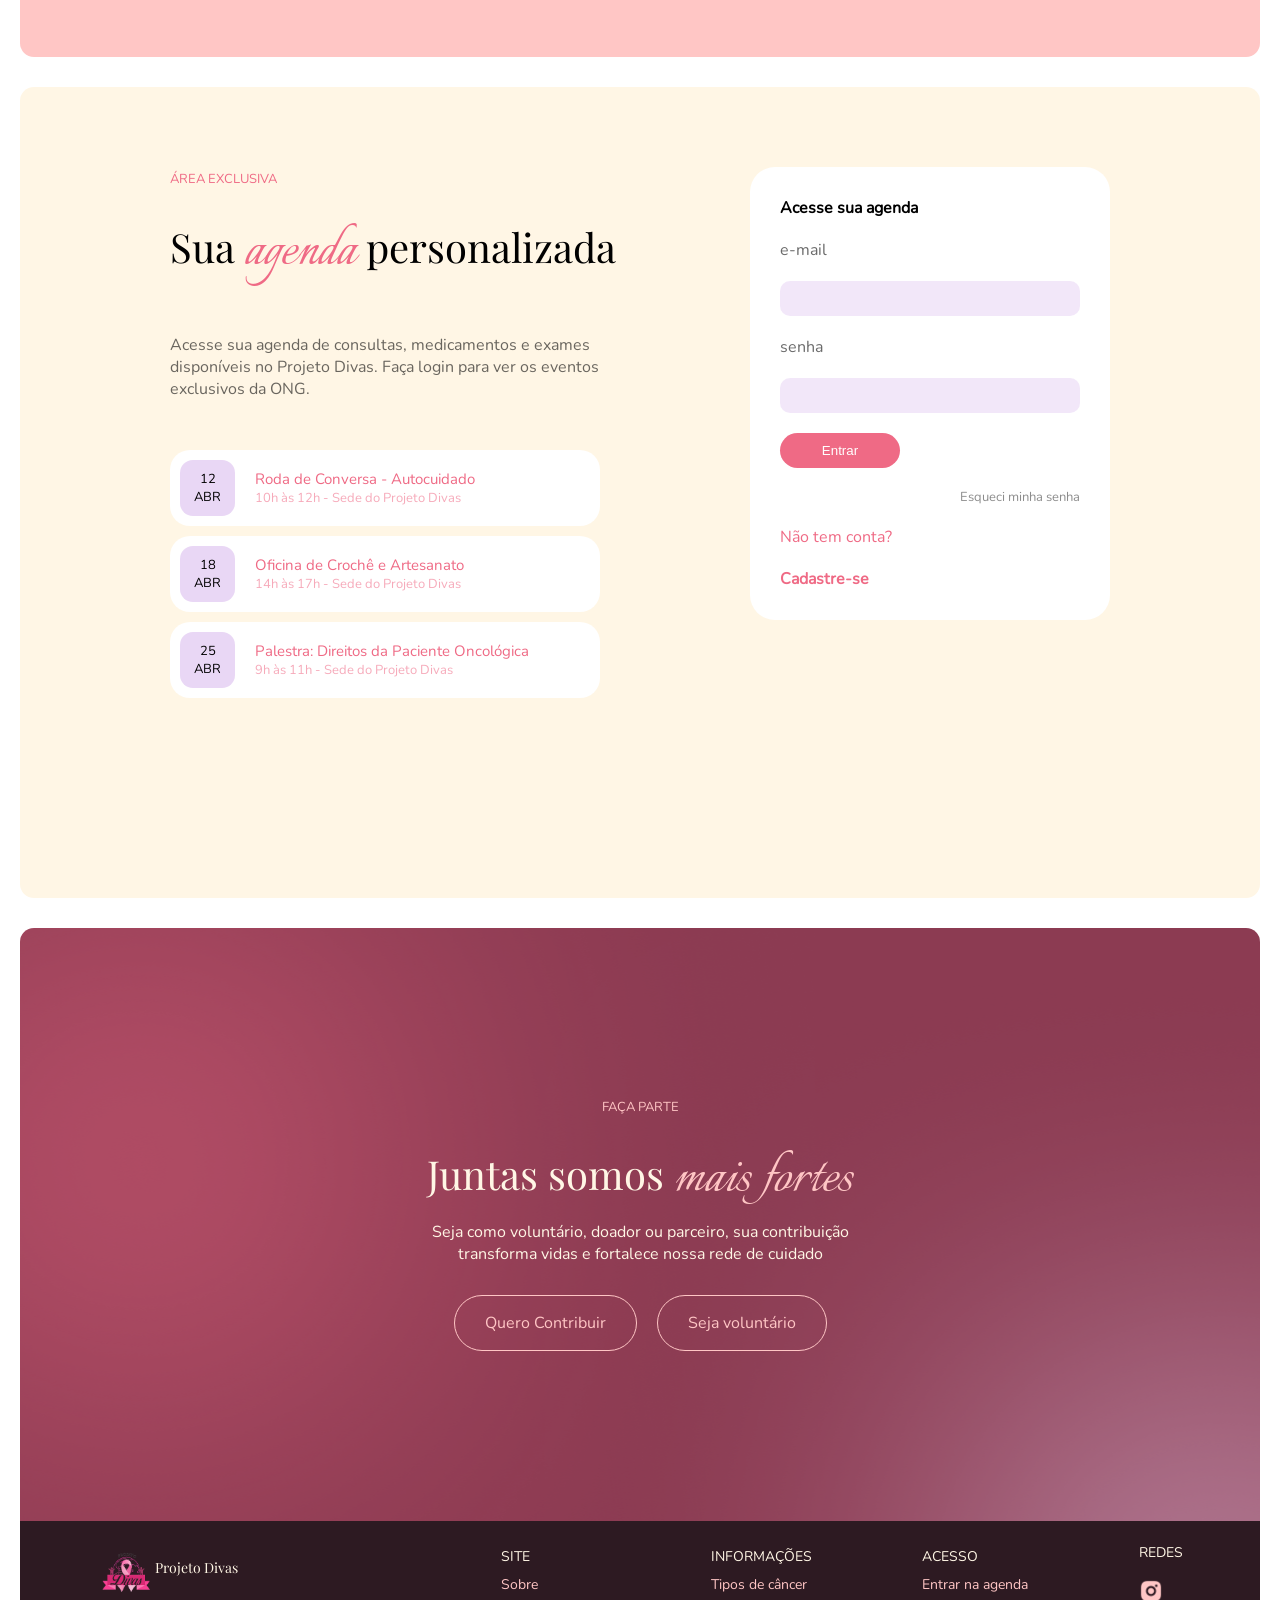
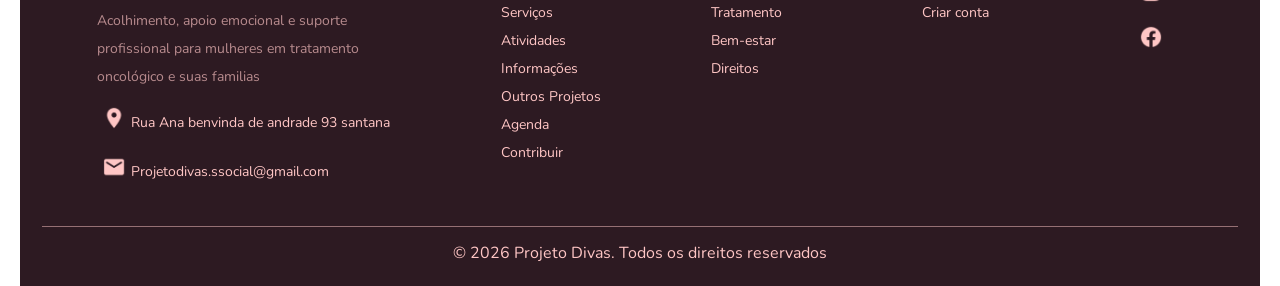
==== commit 439eeec9: "Alterações Elias e unificando CSSs" ====
--- a/index.html
+++ b/index.html
@@ -4,8 +4,9 @@
     <meta charset="UTF-8">
     <meta name="viewport" content="width=device-width, initial-scale=1.0">
     <title>Projeto Divas</title>
-     <link rel="icon" type="image/png" href="./images/logo.png">
+    <link rel="icon" type="image/png" href="./images/logo.png">
     <link rel="stylesheet" href="./css/index.css">
+    <link rel="stylesheet" href="./css/styles.css">
 </head>
 <body>
 
@@ -13,7 +14,11 @@
     <header>
         <div class="logo">
             <img src="./images/logo.png" alt="">
-            <span>Projeto Divas</span>
+            <span>Projeto Divas</span>  
+            <div class="redes">
+                <a href="http://instagram.com/projetodivasoficial" target="_blank"><img src="./images/icone-5.png" alt="Instagram"></a>
+                <a href="https://www.facebook.com/qualidadedevidamulheroncologica" target="_blank"><img src="./images/icone-6.png" alt="Facebook">
+            </div>  
         </div>
 
         <nav>
--- a/css/index.css
+++ b/css/index.css
@@ -1,52 +1,7 @@
-/* =========================================
-   1. CONFIGURAÇÕES GERAIS E FONTES
-   ========================================= */
-
-@font-face {
-  font-family: "Nunito";
-  src: url("../fonts/Nunito-Regular.ttf");
-}
-
-@font-face {
-  font-family: "Nunito-Medium";
-  src: url("../fonts/Nunito-Medium.ttf");
-}
-
-@font-face {
-  font-family: "PlayfairDisplay";
-  src: url("../fonts/PlayfairDisplay-Regular.ttf");
-}
-
-@font-face {
-  font-family: "PlayfairDisplay - Medium";
-  src: url("../fonts/PlayfairDisplay-Medium.ttf");
-}
-
-@font-face {
-  font-family: "Italianno";
-  src: url("../fonts/Italianno-Regular.ttf");
-}
-
-@font-face {
-  font-family: "Poppins";
-  src: url("../fonts/Poppins-Medium.ttf");
-}
-
-* {
-    margin: 0px;
-    padding: 0px;
-    box-sizing: border-box;
-}
-
 body {
-    font-family: "Nunito", sans-serif;
-    display: flex;
-    flex-direction: column;
-    align-items: center;
-}
-
-html {
-    scroll-behavior: smooth; /* Rolagem suave */
+    display: flex;
+    flex-direction: column;
+    align-items: center;
 }
 
 section {
@@ -74,8 +29,11 @@
         align-items: center;
 
         img {
-            width: 58px;
-            height: 49px;
+            height: 4vh;
+        }
+
+        .redes {
+            margin-left: 1em;
         }
 
         span {
@@ -90,11 +48,14 @@
         display: flex;
         
         li {
-            margin: 10px;
+            padding: 10px;
 
             a {
                 text-decoration: none;
                 color: #000;
+            }
+            a:hover{
+                color: #EF6A85;
             }
         }
     }
--- a/css/styles.css
+++ b/css/styles.css
@@ -0,0 +1,78 @@
+/* =========================================
+1. CONFIGURAÇÕES GERAIS E FONTES
+========================================= */
+
+@font-face {
+font-family: "Nunito";
+src: url("../fonts/Nunito-Regular.ttf");
+}
+
+@font-face {
+font-family: "Nunito-Medium";
+src: url("../fonts/Nunito-Medium.ttf");
+}
+
+@font-face {
+font-family: "PlayfairDisplay";
+src: url("../fonts/PlayfairDisplay-Regular.ttf");
+}
+
+@font-face {
+font-family: "PlayfairDisplay - Medium";
+src: url("../fonts/PlayfairDisplay-Medium.ttf");
+}
+
+@font-face {
+font-family: "Italianno";
+src: url("../fonts/Italianno-Regular.ttf");
+}
+
+@font-face {
+font-family: "Poppins";
+src: url("../fonts/Poppins-Medium.ttf");
+}
+
+* {
+margin: 0;
+padding: 0;
+box-sizing: border-box;
+}
+
+body{
+font-family: "Nunito", sans-serif;
+}
+
+/* Scrollbar personalizada */
+::-webkit-scrollbar {
+width: 8px; /* Largura da barra */
+}
+
+/* Esconde o fundo/trilho da barra */
+::-webkit-scrollbar-track {
+background: transparent !important;
+border: none !important;
+}
+
+/* Estiliza a barrinha (Thumb) */
+::-webkit-scrollbar-thumb {
+background-color: rgb(204, 204, 204); 
+border-radius: 20px;
+border: 2px solid transparent;
+background-clip: content-box;
+}
+
+/* Efeito ao passar o mouse */
+::-webkit-scrollbar-thumb:hover {
+background-color: #ef6a85; /* Rosa sólido */
+}
+
+/* Esconde as setinhas */
+::-webkit-scrollbar-button {
+display: none;
+height: 0;
+width: 0;
+}
+
+html {
+    scroll-behavior: smooth; /* Rolagem suave */
+}
